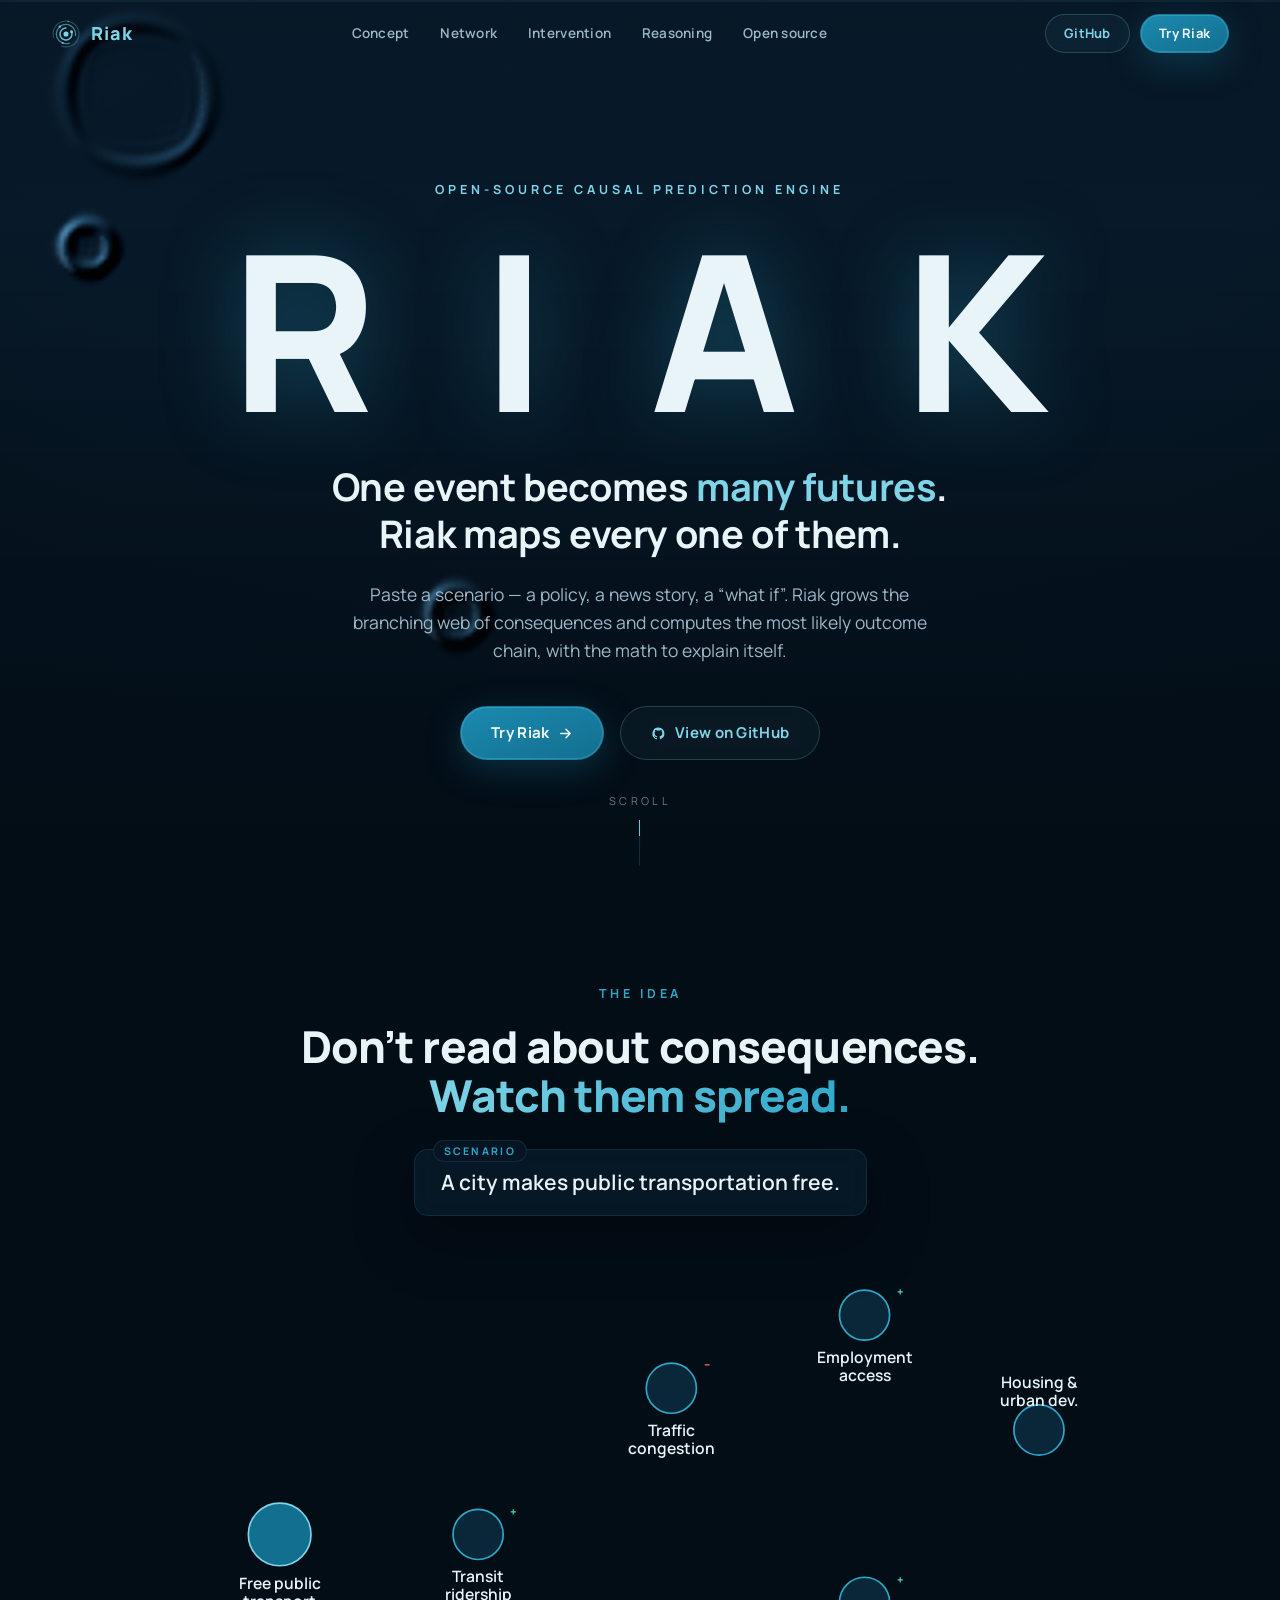
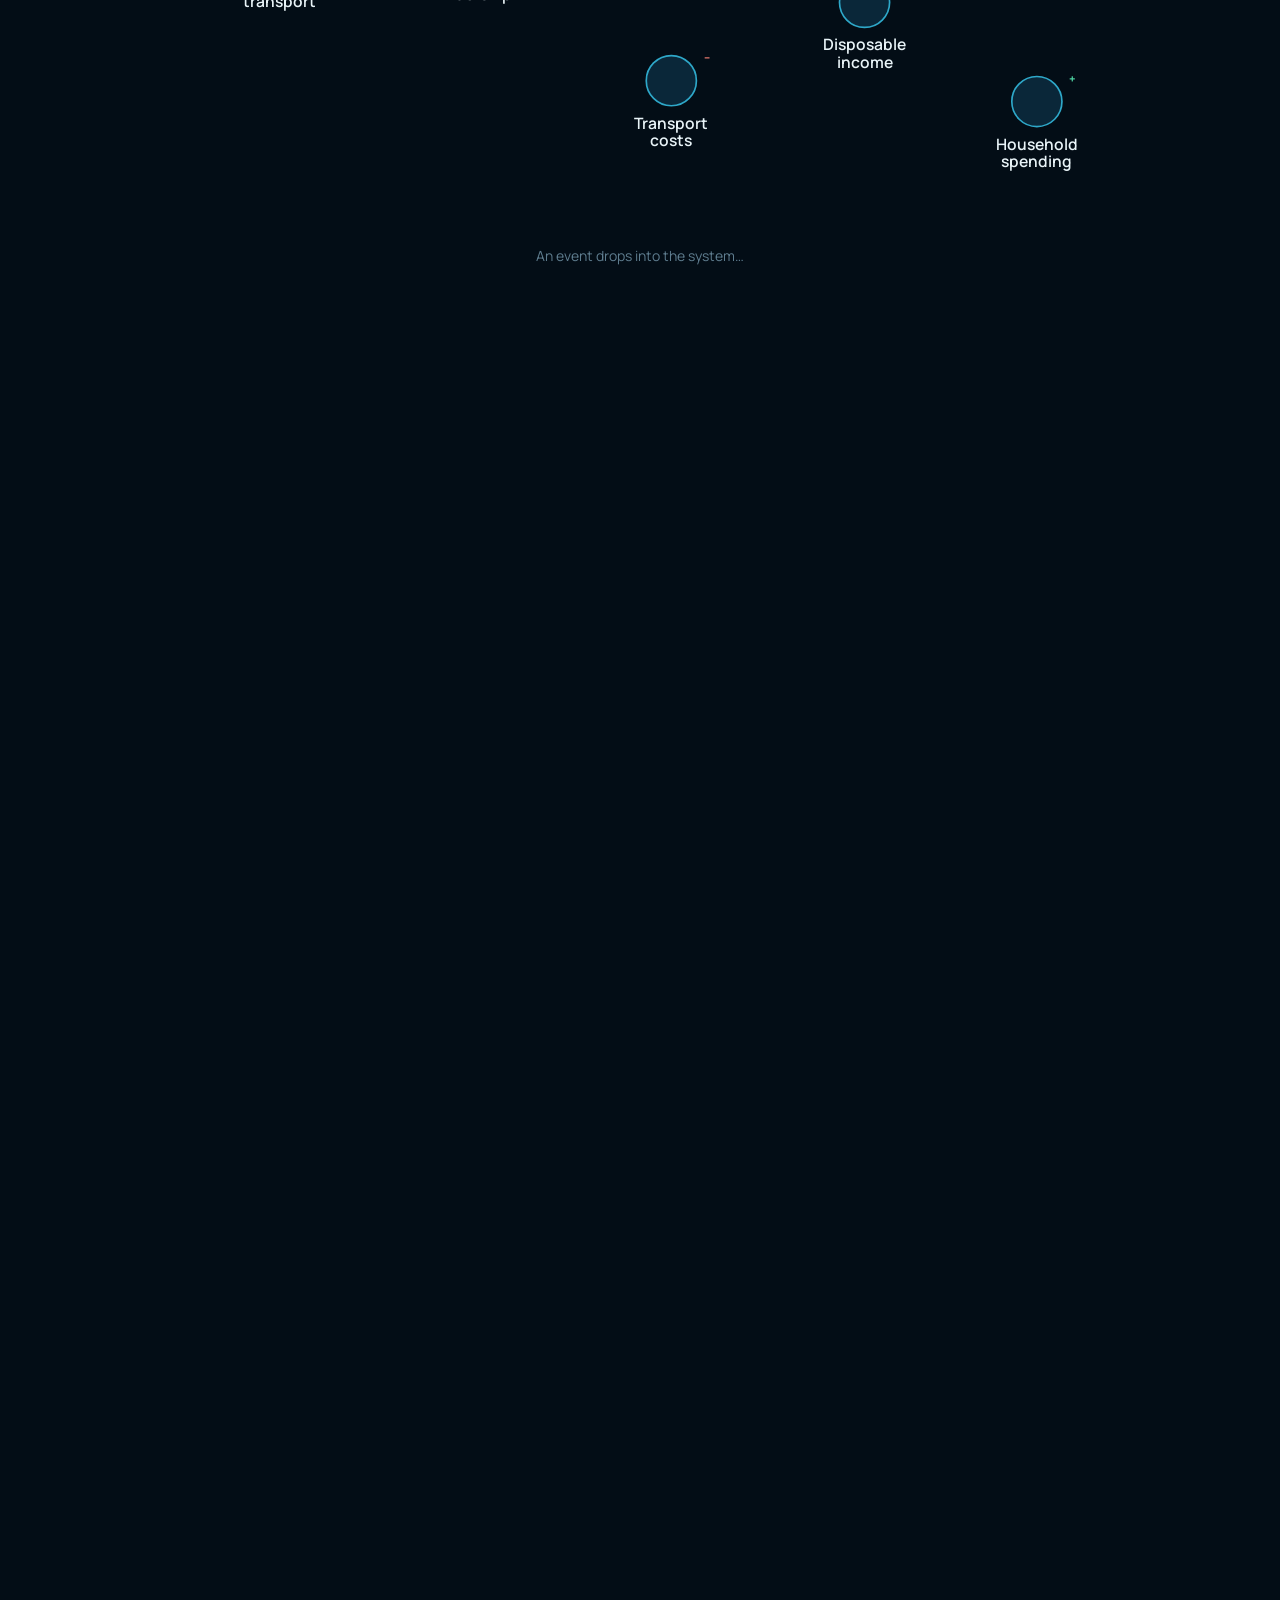
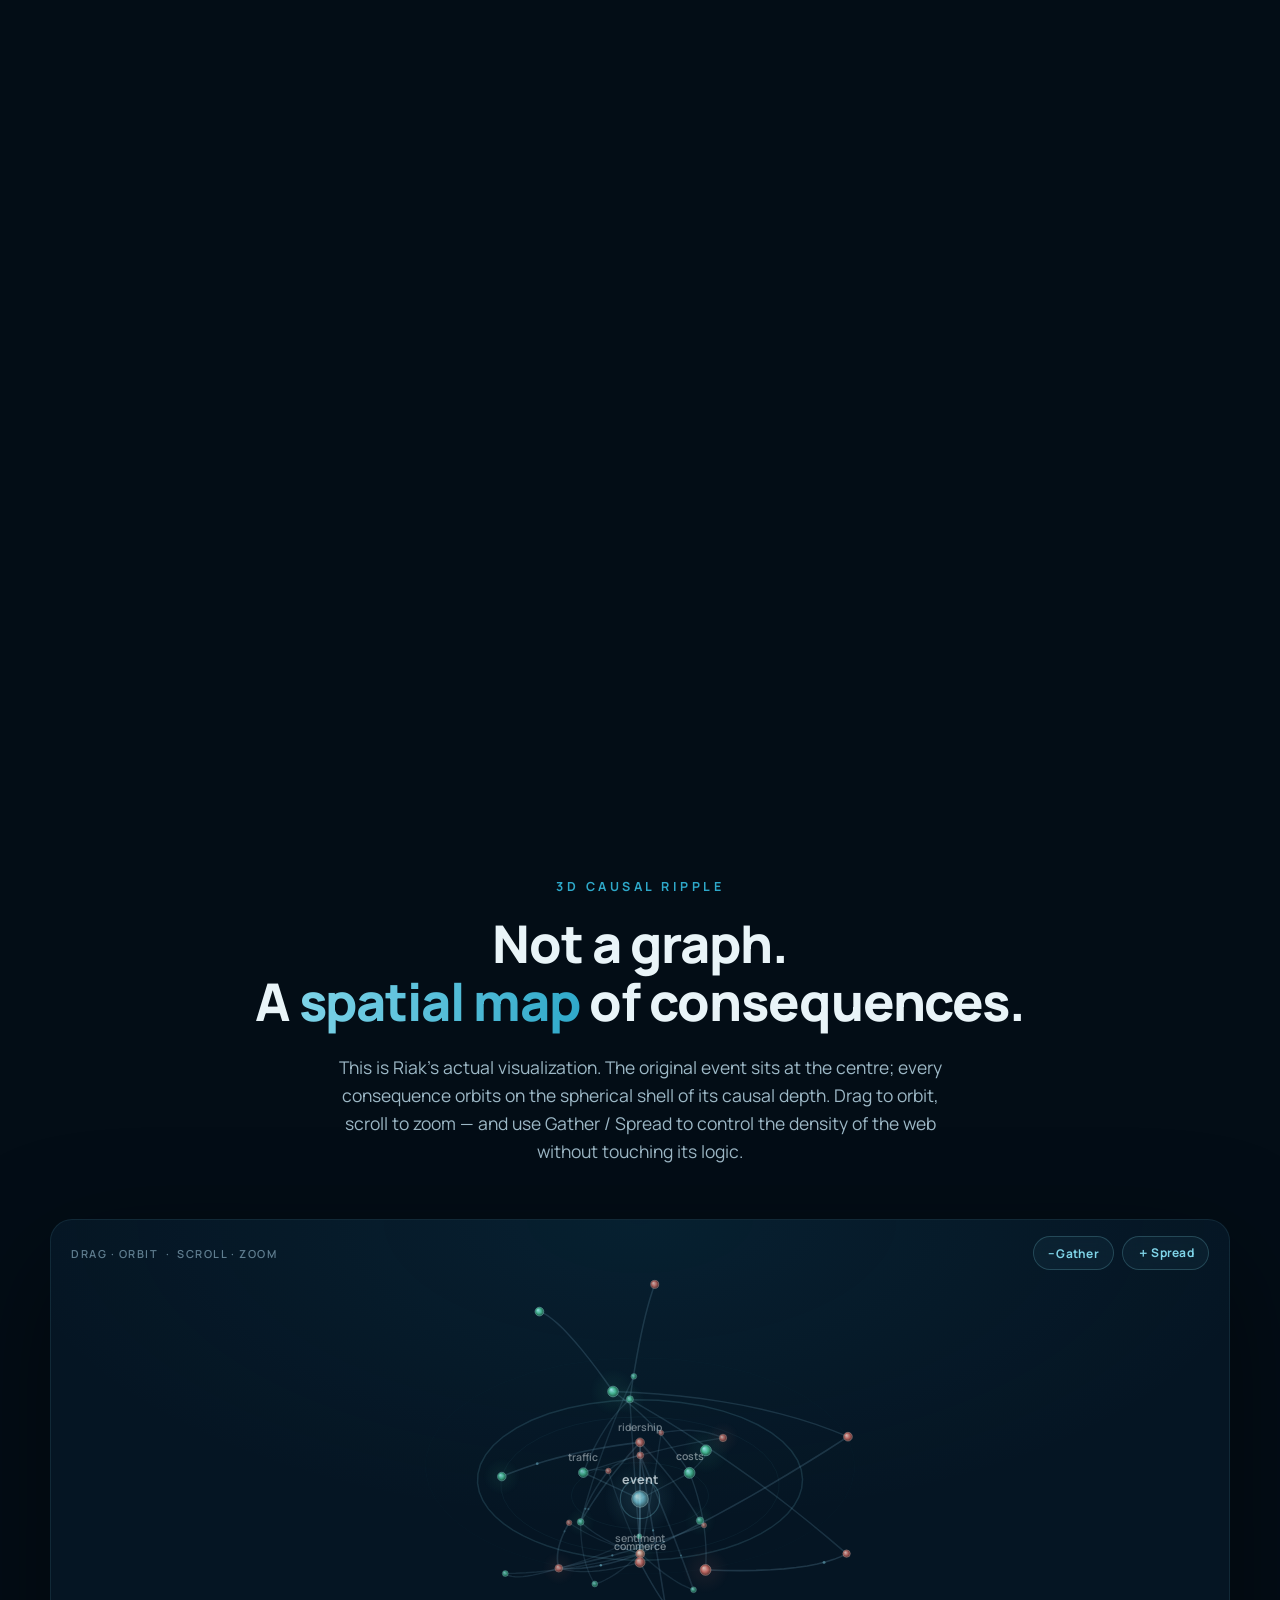
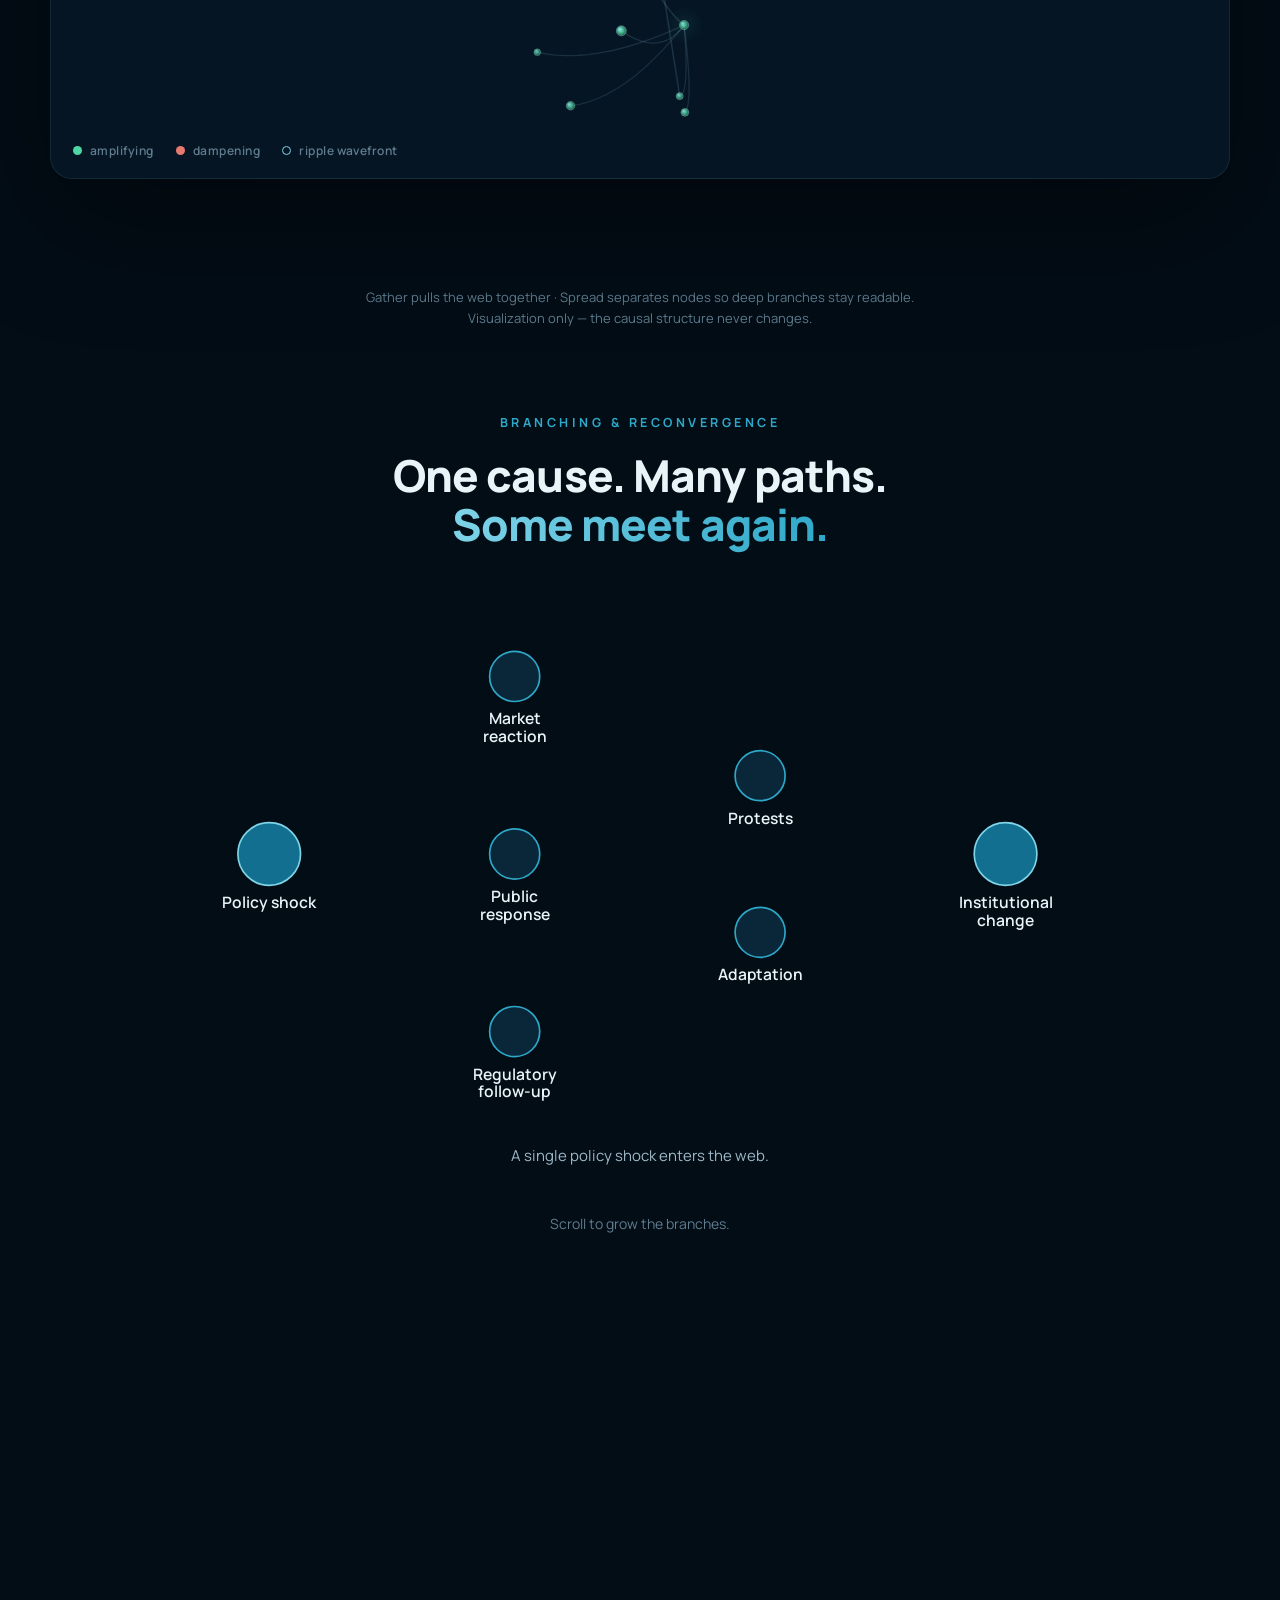
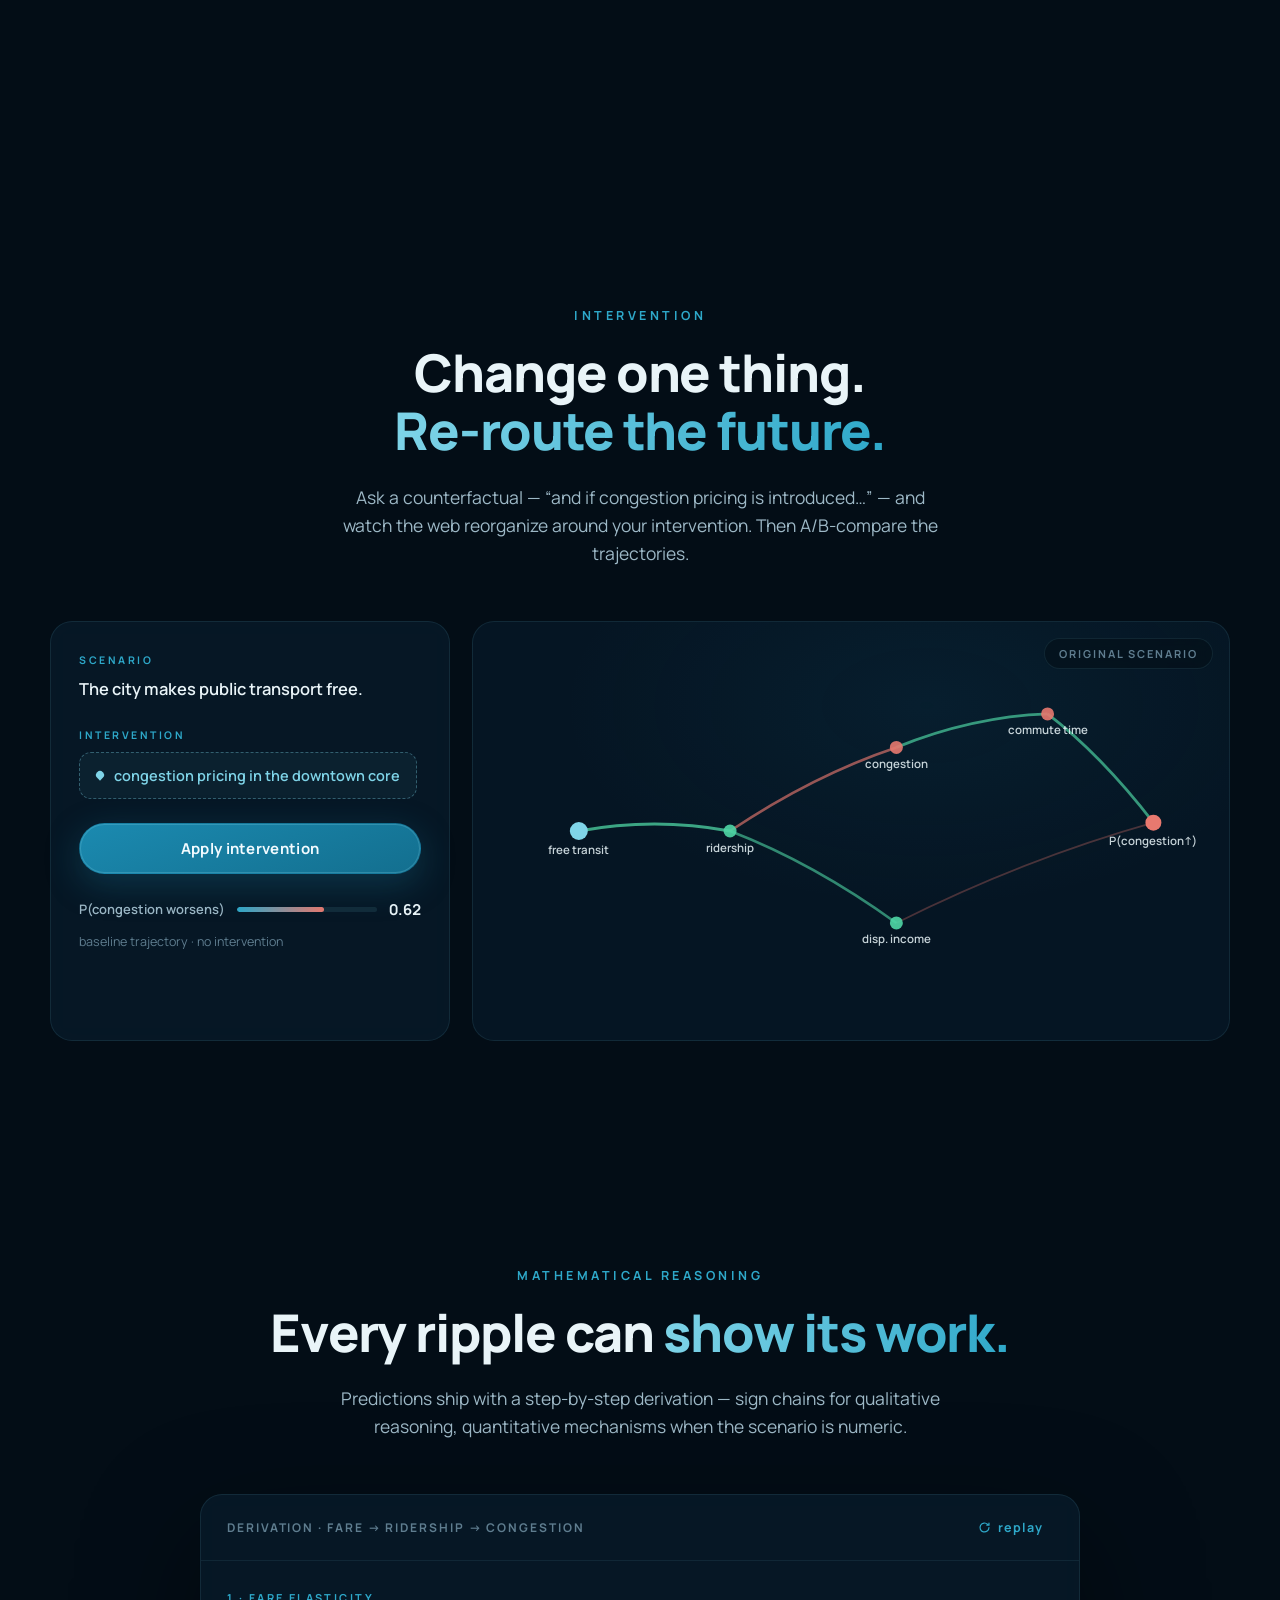
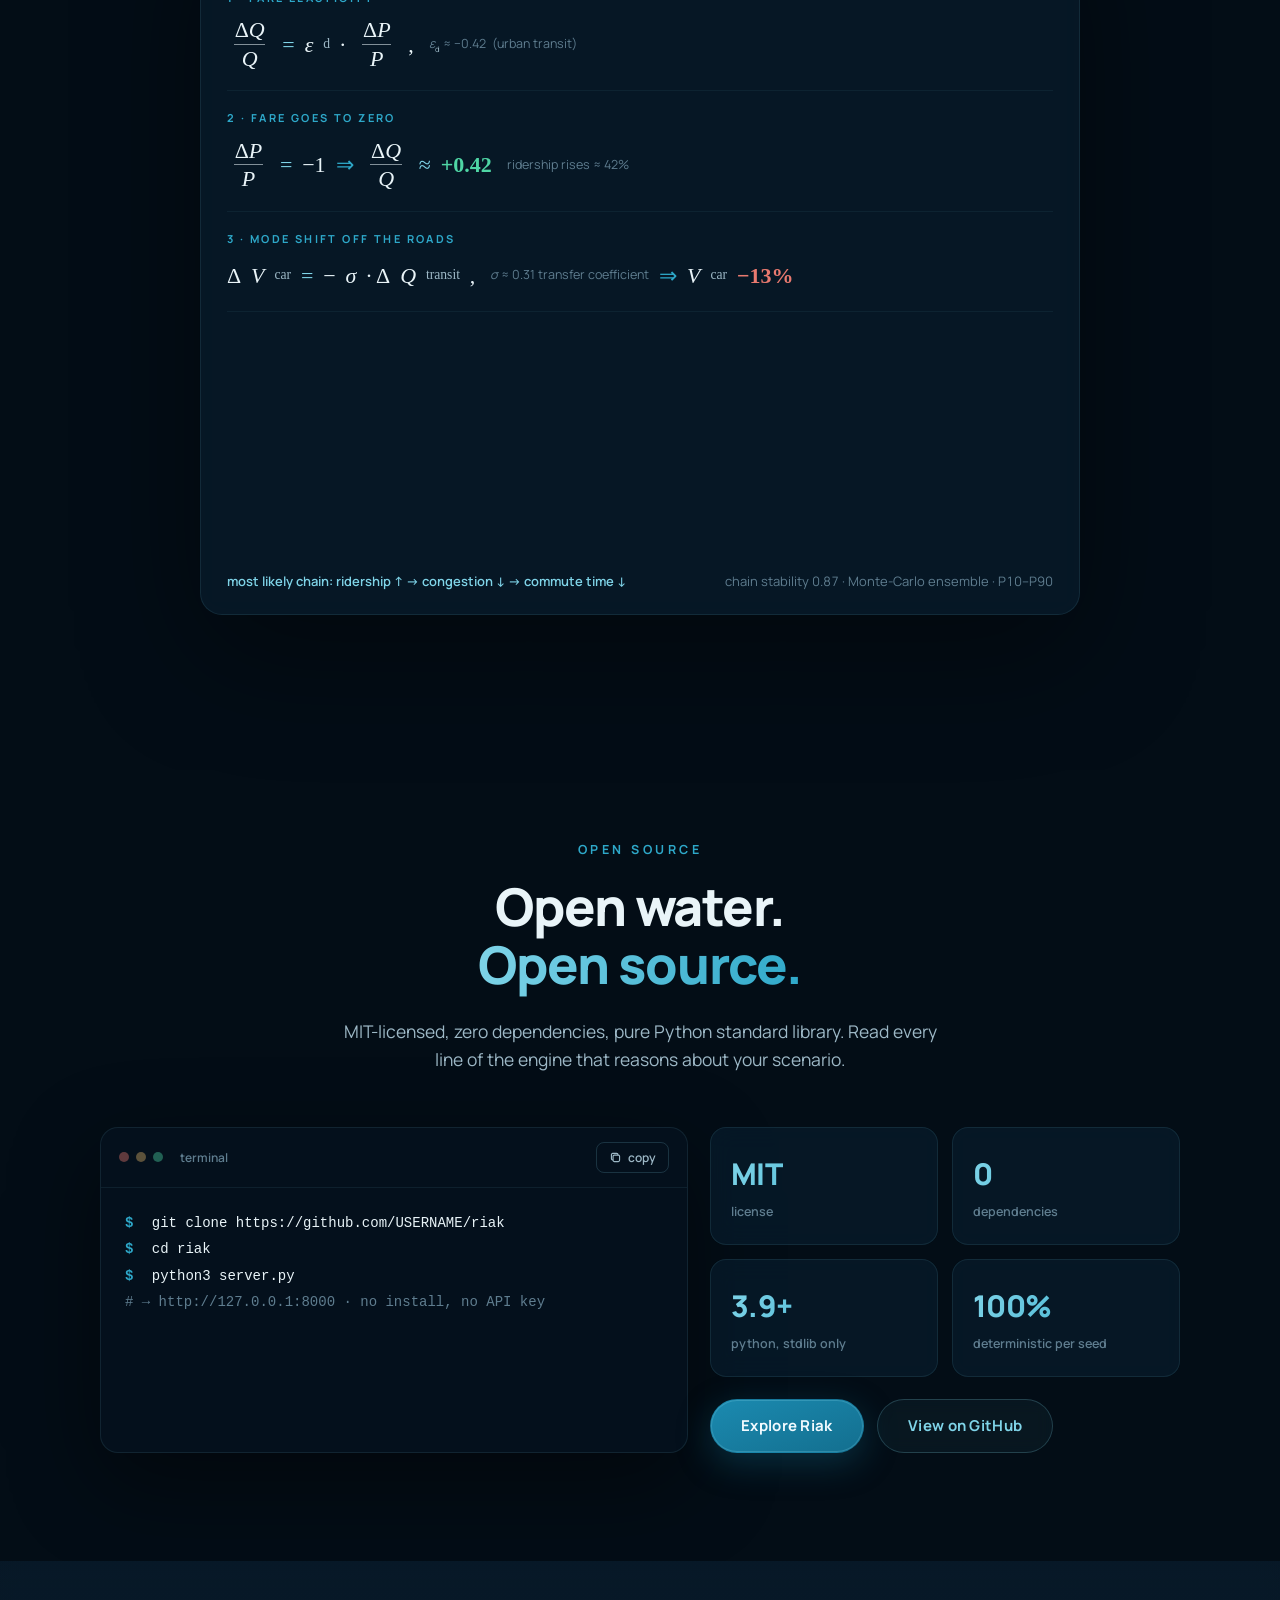
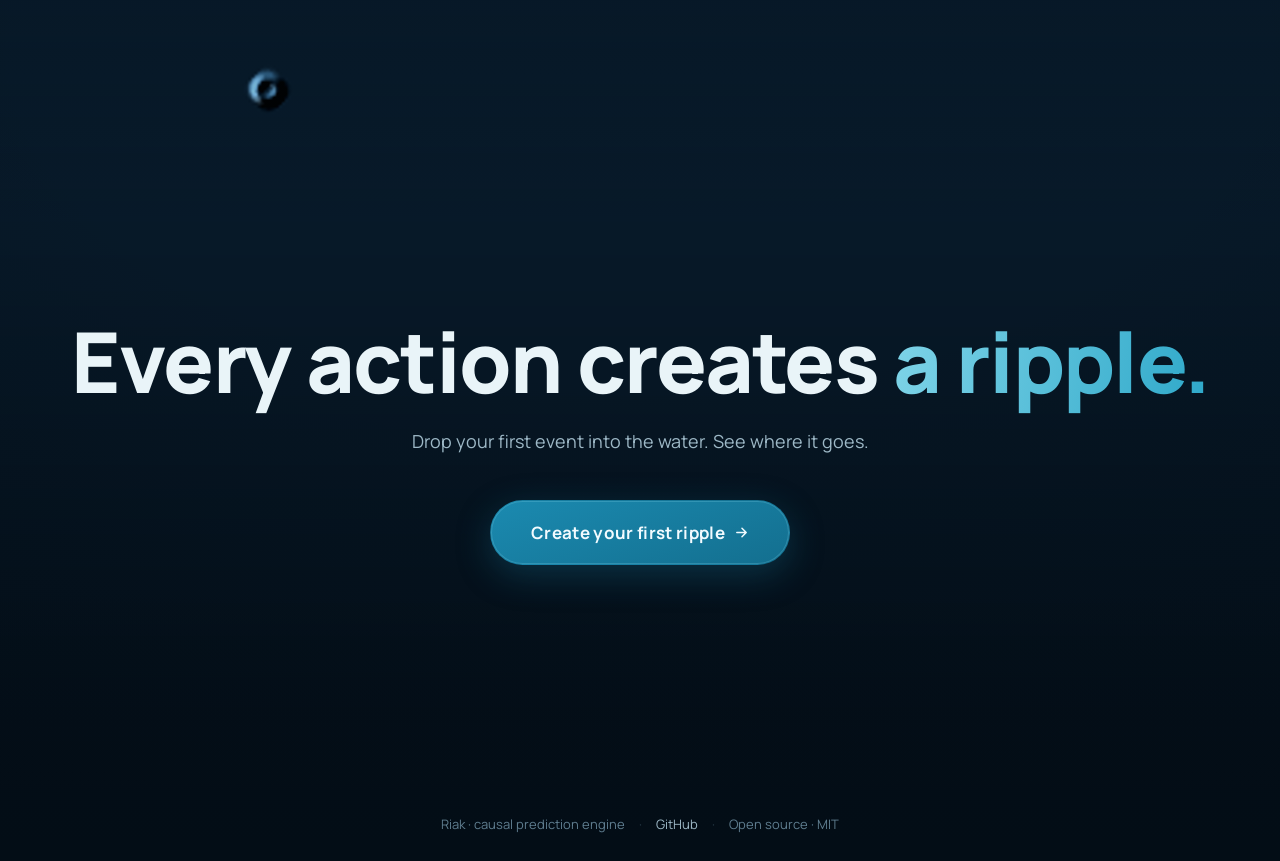
==== landing/index.html @ ed33a949 "Sync local changes" ====
<!DOCTYPE html>
<html lang="en">
<head>
<meta charset="UTF-8">
<meta name="viewport" content="width=device-width, initial-scale=1.0">
<title>Riak — Every action creates a ripple</title>
<meta name="description" content="Riak is an open-source causal prediction engine. Paste a scenario — Riak maps the branching web of consequences and computes the most likely outcome chain.">
<link rel="icon" type="image/svg+xml" href="logo.svg">
<link rel="preconnect" href="https://fonts.googleapis.com">
<link rel="preconnect" href="https://fonts.gstatic.com" crossorigin>
<link href="https://fonts.googleapis.com/css2?family=Manrope:wght@300;400;500;600;700;800&display=swap" rel="stylesheet">
<link rel="stylesheet" href="styles.css">
</head>
<body>

<!-- global cursor ripple layer -->
<canvas id="cursor-ripples" aria-hidden="true"></canvas>

<!-- scroll progress -->
<div class="scroll-progress" aria-hidden="true"><span id="scroll-progress-bar"></span></div>

<!-- ============================ NAV ============================ -->
<header class="nav" id="nav">
  <a class="nav-brand" href="#top" aria-label="Riak home">
    <svg viewBox="0 0 100 100" class="brand-mark" aria-hidden="true">
      <circle cx="50" cy="50" r="20" stroke="currentColor" stroke-width="5" opacity=".85" fill="none" stroke-linecap="round" stroke-dasharray="102 24" transform="rotate(-30 50 50)"/>
      <circle cx="50" cy="50" r="32" stroke="currentColor" stroke-width="4.4" opacity=".55" fill="none" stroke-linecap="round" stroke-dasharray="166 35" transform="rotate(70 50 50)"/>
      <circle cx="50" cy="50" r="43" stroke="currentColor" stroke-width="3.6" opacity=".3" fill="none" stroke-linecap="round" stroke-dasharray="228 43" transform="rotate(165 50 50)"/>
      <circle cx="50" cy="50" r="8.5" fill="currentColor"/>
      <circle cx="68.8" cy="43.2" r="4.6" fill="currentColor"/>
      <circle cx="29.4" cy="25.5" r="4" fill="currentColor" opacity=".85"/>
      <circle cx="39.1" cy="80.1" r="3.6" fill="currentColor" opacity=".7"/>
      <circle cx="57.5" cy="7.7" r="3" fill="currentColor" opacity=".5"/>
    </svg>
    <span>Riak</span>
  </a>
  <nav class="nav-links" aria-label="Sections">
    <a href="#concept">Concept</a>
    <a href="#network">Network</a>
    <a href="#intervention">Intervention</a>
    <a href="#math">Reasoning</a>
    <a href="#opensource">Open source</a>
  </nav>
  <div class="nav-cta">
    <a class="btn btn-ghost btn-sm" href="https://github.com/USERNAME/riak" target="_blank" rel="noopener">GitHub</a>
    <a class="btn btn-primary btn-sm magnetic" href="http://127.0.0.1:8000" target="_blank" rel="noopener">Try Riak</a>
  </div>
</header>

<main id="top">

<!-- ============================ 1 · HERO ============================ -->
<section class="hero" id="hero">
  <canvas id="hero-water" class="water-canvas" aria-hidden="true"></canvas>
  <div class="hero-vignette" aria-hidden="true"></div>

  <div class="hero-inner">
    <p class="eyebrow reveal" data-parallax="0.02">Open-source causal prediction engine</p>
    <h1 class="hero-word reveal" data-parallax="0.05" aria-label="Riak">R&thinsp;I&thinsp;A&thinsp;K</h1>
    <p class="hero-headline reveal" data-parallax="0.03">
      One event becomes <em>many futures</em>.<br>
      Riak maps every one of them.
    </p>
    <p class="hero-sub reveal" data-parallax="0.015">
      Paste a scenario — a policy, a news story, a “what if”. Riak grows the
      branching web of consequences and computes the most likely outcome chain,
      with the math to explain itself.
    </p>
    <div class="hero-cta reveal">
      <a class="btn btn-primary btn-lg magnetic" href="http://127.0.0.1:8000" target="_blank" rel="noopener">
        Try Riak
        <svg viewBox="0 0 16 16" class="icon" aria-hidden="true"><path d="M3 8h9M8.5 3.5 13 8l-4.5 4.5" fill="none" stroke="currentColor" stroke-width="1.6" stroke-linecap="round" stroke-linejoin="round"/></svg>
      </a>
      <a class="btn btn-ghost btn-lg magnetic" href="https://github.com/USERNAME/riak" target="_blank" rel="noopener">
        <svg viewBox="0 0 16 16" class="icon" aria-hidden="true"><path d="M8 1.5a6.5 6.5 0 0 0-2.05 12.67c.32.06.44-.14.44-.31v-1.1c-1.8.4-2.18-.87-2.18-.87-.3-.75-.72-.95-.72-.95-.59-.4.04-.4.04-.4.65.05 1 .67 1 .67.58 1 1.52.7 1.9.54.05-.42.22-.7.4-.87-1.44-.16-2.95-.72-2.95-3.2 0-.7.25-1.28.67-1.74-.07-.16-.29-.82.06-1.7 0 0 .53-.18 1.75.66a6.1 6.1 0 0 1 3.18 0c1.22-.84 1.75-.66 1.75-.66.35.88.13 1.54.06 1.7.42.46.67 1.04.67 1.74 0 2.49-1.51 3.04-2.95 3.2.23.2.43.58.43 1.18v1.75c0 .17.12.37.45.31A6.5 6.5 0 0 0 8 1.5Z" fill="currentColor"/></svg>
        View on GitHub
      </a>
    </div>
  </div>

  <div class="hero-scroll-hint" aria-hidden="true">
    <span>scroll</span>
    <div class="hint-line"><i></i></div>
  </div>
</section>

<!-- ==================== 2 · INTERACTIVE INTRODUCTION ==================== -->
<section class="scrolly" id="concept">
  <div class="scrolly-stage">
    <div class="stage-panel">
      <p class="section-eyebrow">The idea</p>
      <h2 class="section-title">Don’t read about consequences.<br><span class="accent">Watch them spread.</span></h2>

      <div class="scenario-card" id="scenario-card">
        <span class="scenario-tag">scenario</span>
        <p id="scenario-text">A city makes public transportation free.</p>
        <div class="scenario-caret" aria-hidden="true"></div>
      </div>

      <svg id="intro-graph" class="intro-graph" viewBox="0 0 900 560" role="img"
           aria-label="Causal chain: free public transport ripples through transport demand, traffic, employment, household spending and housing.">
        <!-- edges injected by JS -->
        <g id="intro-edges"></g>
        <g id="intro-nodes"></g>
      </svg>

      <p class="stage-caption" id="intro-caption">An event drops into the system…</p>
    </div>
  </div>
</section>

<!-- ==================== 3 · 3D CAUSAL RIPPLE ==================== -->
<section class="network-section" id="network">
  <div class="section-head">
    <p class="section-eyebrow reveal">3D causal ripple</p>
    <h2 class="section-title reveal">Not a graph.<br>A <span class="accent">spatial map</span> of consequences.</h2>
    <p class="section-lead reveal">
      This is Riak's actual visualization. The original event sits at the centre;
      every consequence orbits on the spherical shell of its causal depth.
      Drag to orbit, scroll to zoom — and use Gather / Spread to control the
      density of the web without touching its logic.
    </p>
  </div>
  <div class="network-frame reveal">
    <canvas id="network-canvas" aria-label="Interactive 3D causal ripple network: a root event at the centre with consequences on expanding depth shells."></canvas>
    <div class="demo-toolbar" aria-hidden="false">
      <span class="demo-hint">drag · orbit&nbsp;&nbsp;·&nbsp;&nbsp;scroll · zoom</span>
      <span class="demo-controls">
        <button id="demo-gather" class="btn btn-ghost btn-sm" type="button">− Gather</button>
        <button id="demo-spread" class="btn btn-ghost btn-sm" type="button">＋ Spread</button>
      </span>
    </div>
    <div class="network-legend" aria-hidden="true">
      <span><i class="dot dot-pos"></i>amplifying</span>
      <span><i class="dot dot-neg"></i>dampening</span>
      <span><i class="dot dot-pulse"></i>ripple wavefront</span>
    </div>
  </div>
  <p class="demo-note reveal">
    Gather pulls the web together · Spread separates nodes so deep branches stay
    readable. Visualization only — the causal structure never changes.
  </p>
</section>

<!-- ==================== 4 · BRANCHING & RECONVERGENCE ==================== -->
<section class="scrolly" id="branching">
  <div class="scrolly-stage">
    <div class="stage-panel">
      <p class="section-eyebrow">Branching &amp; reconvergence</p>
      <h2 class="section-title">One cause. Many paths.<br><span class="accent">Some meet again.</span></h2>

      <div class="branch-wrap">
        <svg id="branch-graph" class="branch-graph" viewBox="0 0 900 540" role="img"
             aria-label="A policy shock branches into market reaction, public response and regulatory follow-up; two paths reconverge into institutional change.">
          <g id="branch-edges"></g>
          <g id="branch-nodes"></g>
        </svg>
        <div class="branch-notes">
          <p class="branch-note" data-note="0">A single policy shock enters the web.</p>
          <p class="branch-note" data-note="1">Consequences fan out — markets, the public, regulators all respond in parallel.</p>
          <p class="branch-note" data-note="2">Paths split further: protest, adaptation, escalation.</p>
          <p class="branch-note" data-note="3">Then the branches reconverge — separate causes compound into one institutional change.</p>
        </div>
      </div>

      <p class="stage-caption" id="branch-caption">Scroll to grow the branches.</p>
    </div>
  </div>
</section>

<!-- ==================== 5 · INTERVENTION ==================== -->
<section class="intervention-section" id="intervention">
  <div class="section-head">
    <p class="section-eyebrow reveal">Intervention</p>
    <h2 class="section-title reveal">Change one thing.<br><span class="accent">Re-route the future.</span></h2>
    <p class="section-lead reveal">
      Ask a counterfactual — “and if congestion pricing is introduced…” — and
      watch the web reorganize around your intervention. Then A/B-compare the
      trajectories.
    </p>
  </div>

  <div class="lab reveal">
    <div class="lab-controls">
      <div class="lab-row">
        <span class="lab-label">scenario</span>
        <p class="lab-scenario">The city makes public transport free.</p>
      </div>
      <div class="lab-row">
        <span class="lab-label">intervention</span>
        <div class="intervention-chip" id="intervention-chip">
          <i class="chip-drop" aria-hidden="true"></i>
          congestion pricing in the downtown core
        </div>
      </div>
      <button class="btn btn-primary btn-lg magnetic" id="apply-intervention" type="button">
        <span class="btn-text-idle">Apply intervention</span>
        <span class="btn-text-active">Reset scenario</span>
      </button>
      <div class="lab-readout" id="lab-readout">
        <div class="readout-row">
          <span>P(congestion worsens)</span>
          <div class="readout-bar"><i id="readout-bar-fill"></i></div>
          <b id="readout-value">0.62</b>
        </div>
        <p class="readout-note" id="readout-note">baseline trajectory · no intervention</p>
      </div>
    </div>
    <div class="lab-canvas-wrap">
      <canvas id="intervention-canvas" aria-label="Causal network before and after an intervention is applied."></canvas>
      <span class="lab-state-tag" id="lab-state-tag">original scenario</span>
    </div>
  </div>
</section>

<!-- ==================== 6 · MATHEMATICAL REASONING ==================== -->
<section class="math-section" id="math">
  <div class="section-head">
    <p class="section-eyebrow reveal">Mathematical reasoning</p>
    <h2 class="section-title reveal">Every ripple can <span class="accent">show its work.</span></h2>
    <p class="section-lead reveal">
      Predictions ship with a step-by-step derivation — sign chains for
      qualitative reasoning, quantitative mechanisms when the scenario is numeric.
    </p>
  </div>

  <div class="derivation reveal" id="derivation">
    <div class="derivation-head">
      <span class="derivation-title">derivation · fare → ridership → congestion</span>
      <button class="replay-btn" id="replay-derivation" type="button" aria-label="Replay derivation">
        <svg viewBox="0 0 16 16" class="icon" aria-hidden="true"><path d="M13.5 8a5.5 5.5 0 1 1-1.6-3.9M13.5 2.5v2.6h-2.6" fill="none" stroke="currentColor" stroke-width="1.5" stroke-linecap="round" stroke-linejoin="round"/></svg>
        replay
      </button>
    </div>

    <ol class="derivation-steps">
      <li class="deriv-step">
        <span class="step-label">1 · fare elasticity</span>
        <div class="eq">
          <span class="frac"><span class="num">Δ<i>Q</i></span><span class="den"><i>Q</i></span></span>
          <span class="op">=</span> <i>ε</i><sub>d</sub> ·
          <span class="frac"><span class="num">Δ<i>P</i></span><span class="den"><i>P</i></span></span>,
          <span class="eq-note"><i>ε</i><sub>d</sub> ≈ −0.42&nbsp; (urban transit)</span>
        </div>
      </li>
      <li class="deriv-step">
        <span class="step-label">2 · fare goes to zero</span>
        <div class="eq">
          <span class="frac"><span class="num">Δ<i>P</i></span><span class="den"><i>P</i></span></span>
          <span class="op">=</span> −1
          <span class="op arrow">⇒</span>
          <span class="frac"><span class="num">Δ<i>Q</i></span><span class="den"><i>Q</i></span></span>
          <span class="op">≈</span> <b class="pos">+0.42</b>
          <span class="eq-note">ridership rises ≈ 42%</span>
        </div>
      </li>
      <li class="deriv-step">
        <span class="step-label">3 · mode shift off the roads</span>
        <div class="eq">
          Δ<i>V</i><sub>car</sub> <span class="op">=</span> −<i>σ</i> · Δ<i>Q</i><sub>transit</sub>,
          <span class="eq-note"><i>σ</i> ≈ 0.31 transfer coefficient</span>
          <span class="op arrow">⇒</span> <i>V</i><sub>car</sub> <b class="neg">−13%</b>
        </div>
      </li>
      <li class="deriv-step">
        <span class="step-label">4 · congestion response</span>
        <div class="eq">
          <i>C</i> <span class="op">=</span>
          <span class="frac"><span class="num"><i>V</i></span><span class="den"><i>κ</i> · <i>R</i><sub>cap</sub></span></span>
          <span class="op arrow">⇒</span>
          <i>C</i>′ <span class="op">≈</span> <i>C</i> · (1 − 0.13)<sup>1.6</sup>
          <span class="op">≈</span> <b class="neg">0.80&nbsp;<i>C</i></b>
        </div>
      </li>
      <li class="deriv-step">
        <span class="step-label">5 · propagation into the web</span>
        <div class="eq">
          <i>s</i>(<i>n</i>) <span class="op">=</span>
          <span class="op big">∏</span><sub><i>e</i> ∈ path</sub> <i>w</i><sub><i>e</i></sub>
          <span class="op">·</span> <i>s</i>(root)
          <span class="eq-note">max-times chain · P10–P90 via Monte-Carlo</span>
        </div>
      </li>
    </ol>

    <div class="derivation-foot">
      <span class="foot-result">most likely chain: ridership ↑ → congestion ↓ → commute time ↓</span>
      <span class="foot-conf">chain stability 0.87 · Monte-Carlo ensemble · P10–P90</span>
    </div>
  </div>
</section>

<!-- ==================== 7 · OPEN SOURCE ==================== -->
<section class="oss-section" id="opensource">
  <div class="section-head">
    <p class="section-eyebrow reveal">Open source</p>
    <h2 class="section-title reveal">Open water.<br><span class="accent">Open source.</span></h2>
    <p class="section-lead reveal">
      MIT-licensed, zero dependencies, pure Python standard library.
      Read every line of the engine that reasons about your scenario.
    </p>
  </div>

  <div class="oss-grid">
    <div class="code-card reveal">
      <div class="code-head">
        <span class="code-dot"></span><span class="code-dot"></span><span class="code-dot"></span>
        <span class="code-title">terminal</span>
        <button class="copy-btn" data-copy="git clone https://github.com/USERNAME/riak && cd riak && python3 server.py" type="button" aria-label="Copy install command">
          <svg viewBox="0 0 16 16" class="icon" aria-hidden="true"><rect x="5" y="5" width="8" height="8" rx="1.5" fill="none" stroke="currentColor" stroke-width="1.4"/><path d="M11 5V4.5A1.5 1.5 0 0 0 9.5 3H4.5A1.5 1.5 0 0 0 3 4.5v5A1.5 1.5 0 0 0 4.5 11H5" fill="none" stroke="currentColor" stroke-width="1.4"/></svg>
          <span class="copy-label">copy</span>
        </button>
      </div>
      <pre class="code-body"><code><span class="c-prompt">$</span> git clone https://github.com/USERNAME/riak
<span class="c-prompt">$</span> cd riak
<span class="c-prompt">$</span> python3 server.py
<span class="c-comment"># → http://127.0.0.1:8000 · no install, no API key</span></code></pre>
    </div>

    <div class="oss-facts reveal">
      <div class="fact"><b>MIT</b><span>license</span></div>
      <div class="fact"><b>0</b><span>dependencies</span></div>
      <div class="fact"><b>3.9+</b><span>python, stdlib only</span></div>
      <div class="fact"><b>100%</b><span>deterministic per seed</span></div>
      <div class="oss-cta">
        <a class="btn btn-primary btn-lg magnetic" href="http://127.0.0.1:8000" target="_blank" rel="noopener">Explore Riak</a>
        <a class="btn btn-ghost btn-lg magnetic" href="https://github.com/USERNAME/riak" target="_blank" rel="noopener">View on GitHub</a>
      </div>
    </div>
  </div>
</section>

<!-- ==================== 8 · FINAL CTA ==================== -->
<section class="final" id="cta">
  <canvas id="final-water" class="water-canvas" aria-hidden="true"></canvas>
  <div class="hero-vignette" aria-hidden="true"></div>
  <div class="final-inner">
    <h2 class="final-line reveal">Every action creates <span class="accent">a ripple.</span></h2>
    <p class="final-sub reveal">Drop your first event into the water. See where it goes.</p>
    <a class="btn btn-primary btn-xl magnetic reveal" href="http://127.0.0.1:8000" target="_blank" rel="noopener">
      Create your first ripple
      <svg viewBox="0 0 16 16" class="icon" aria-hidden="true"><path d="M3 8h9M8.5 3.5 13 8l-4.5 4.5" fill="none" stroke="currentColor" stroke-width="1.6" stroke-linecap="round" stroke-linejoin="round"/></svg>
    </a>
  </div>
  <footer class="footer">
    <span>Riak · causal prediction engine</span>
    <span class="footer-sep" aria-hidden="true">·</span>
    <a href="https://github.com/USERNAME/riak" target="_blank" rel="noopener">GitHub</a>
    <span class="footer-sep" aria-hidden="true">·</span>
    <span>Open source · MIT</span>
  </footer>
</section>

</main>

<script src="main.js"></script>
</body>
</html>
---- landing/styles.css ----
/* ============================================================
   Riak landing — dark ocean / causal ripple identity
   ============================================================ */

:root {
  --bg-0: #030d16;
  --bg-1: #051523;
  --bg-2: #082032;
  --panel: rgba(10, 34, 51, 0.55);
  --panel-border: rgba(127, 212, 232, 0.10);
  --ink: #e9f4f8;
  --ink-dim: #9db8c6;
  --ink-faint: #5f7d8f;
  --teal: #2ea8c9;
  --teal-deep: #136f8f;
  --cyan: #7fd4e8;
  --pos: #4fd6a5;
  --neg: #e8796f;
  --font: "Manrope", -apple-system, BlinkMacSystemFont, "Segoe UI", sans-serif;
  --math-font: "Cambria Math", "STIX Two Math", Georgia, serif;
  --ease-out: cubic-bezier(0.16, 1, 0.3, 1);
  --nav-h: 68px;
}

* { margin: 0; padding: 0; box-sizing: border-box; }

html {
  scroll-behavior: smooth;
}

body {
  background: var(--bg-0);
  color: var(--ink);
  font-family: var(--font);
  font-size: 16px;
  line-height: 1.6;
  -webkit-font-smoothing: antialiased;
  overflow-x: hidden;
}

::selection { background: rgba(46, 168, 201, 0.35); }

a { color: inherit; text-decoration: none; }

section { scroll-margin-top: var(--nav-h); }

/* ---------- global cursor ripple layer ---------- */
#cursor-ripples {
  position: fixed;
  inset: 0;
  width: 100%;
  height: 100%;
  pointer-events: none;
  z-index: 60;
}

/* ---------- scroll progress ---------- */
.scroll-progress {
  position: fixed;
  top: 0; left: 0; right: 0;
  height: 2px;
  z-index: 90;
  background: rgba(127, 212, 232, 0.06);
}
.scroll-progress span {
  display: block;
  height: 100%;
  width: 0%;
  background: linear-gradient(90deg, var(--teal-deep), var(--cyan));
  transition: width 0.08s linear;
}

/* ---------- nav ---------- */
.nav {
  position: fixed;
  top: 0; left: 0; right: 0;
  z-index: 80;
  height: var(--nav-h);
  display: flex;
  align-items: center;
  justify-content: space-between;
  gap: 24px;
  padding: 0 clamp(20px, 4vw, 56px);
  transition: background 0.4s var(--ease-out), border-color 0.4s, backdrop-filter 0.4s;
  border-bottom: 1px solid transparent;
}
.nav.is-scrolled {
  background: rgba(4, 15, 24, 0.72);
  -webkit-backdrop-filter: blur(18px);
  backdrop-filter: blur(18px);
  border-bottom-color: rgba(127, 212, 232, 0.08);
}
.nav-brand {
  display: flex;
  align-items: center;
  gap: 10px;
  font-weight: 800;
  font-size: 18px;
  letter-spacing: 0.06em;
  color: var(--cyan);
}
.brand-mark { width: 30px; height: 30px; }
.nav-links {
  display: flex;
  gap: clamp(14px, 2.4vw, 34px);
  font-size: 13.5px;
  font-weight: 600;
  letter-spacing: 0.02em;
  color: var(--ink-dim);
}
.nav-links a { position: relative; padding: 6px 0; transition: color 0.25s; }
.nav-links a::after {
  content: "";
  position: absolute;
  left: 50%; bottom: 0;
  width: 0; height: 1px;
  background: var(--cyan);
  transition: width 0.3s var(--ease-out), left 0.3s var(--ease-out);
}
.nav-links a:hover { color: var(--ink); }
.nav-links a:hover::after { width: 100%; left: 0; }
.nav-cta { display: flex; gap: 10px; align-items: center; }

/* ---------- buttons ---------- */
.btn {
  display: inline-flex;
  align-items: center;
  gap: 9px;
  font-family: var(--font);
  font-weight: 700;
  letter-spacing: 0.02em;
  border-radius: 999px;
  cursor: pointer;
  border: 1px solid transparent;
  transition: transform 0.25s var(--ease-out), box-shadow 0.3s, background 0.3s,
              border-color 0.3s, color 0.3s;
  will-change: transform;
  white-space: nowrap;
}
.btn .icon { width: 15px; height: 15px; flex: none; }
.btn-sm { font-size: 13px; padding: 8px 18px; }
.btn-lg { font-size: 15px; padding: 14px 30px; }
.btn-xl { font-size: 17px; padding: 18px 40px; }
.btn-primary {
  background: linear-gradient(160deg, #1b8ab0, var(--teal-deep));
  color: #f2fbff;
  box-shadow: 0 0 0 1px rgba(127, 212, 232, 0.25) inset,
              0 10px 34px rgba(19, 111, 143, 0.35);
}
.btn-primary:hover {
  box-shadow: 0 0 0 1px rgba(127, 212, 232, 0.45) inset,
              0 14px 44px rgba(46, 168, 201, 0.45);
  transform: translateY(-2px);
}
.btn-ghost {
  background: rgba(127, 212, 232, 0.05);
  border-color: rgba(127, 212, 232, 0.22);
  color: var(--cyan);
  -webkit-backdrop-filter: blur(8px);
  backdrop-filter: blur(8px);
}
.btn-ghost:hover {
  background: rgba(127, 212, 232, 0.12);
  border-color: rgba(127, 212, 232, 0.45);
  transform: translateY(-2px);
}

/* ---------- reveal on scroll ---------- */
.reveal {
  opacity: 0;
  transform: translateY(34px);
  transition: opacity 0.9s var(--ease-out), transform 0.9s var(--ease-out);
  transition-delay: var(--reveal-delay, 0s);
}
.reveal.is-visible { opacity: 1; transform: none; }

/* ---------- shared section typography ---------- */
.section-eyebrow {
  font-size: 12.5px;
  font-weight: 700;
  letter-spacing: 0.28em;
  text-transform: uppercase;
  color: var(--teal);
  margin-bottom: 18px;
}
.section-title {
  font-size: clamp(30px, 4.6vw, 52px);
  font-weight: 800;
  line-height: 1.12;
  letter-spacing: -0.02em;
  margin-bottom: 22px;
}
.accent {
  background: linear-gradient(100deg, var(--cyan), var(--teal));
  -webkit-background-clip: text;
  background-clip: text;
  color: transparent;
}
.section-lead {
  max-width: 620px;
  margin: 0 auto;
  color: var(--ink-dim);
  font-size: clamp(15px, 1.6vw, 17.5px);
}
.section-head {
  text-align: center;
  padding: clamp(90px, 13vh, 150px) 24px 54px;
  max-width: 900px;
  margin: 0 auto;
}

/* ============================================================
   1 · HERO
   ============================================================ */
.hero {
  position: relative;
  min-height: 100svh;
  display: flex;
  align-items: center;
  justify-content: center;
  overflow: hidden;
}
.water-canvas {
  position: absolute;
  inset: 0;
  width: 100%;
  height: 100%;
  display: block;
}
.hero-vignette {
  position: absolute;
  inset: 0;
  pointer-events: none;
  background:
    radial-gradient(120% 90% at 50% 10%, transparent 40%, rgba(3, 13, 22, 0.55) 100%),
    linear-gradient(to bottom, rgba(3, 13, 22, 0.35), transparent 30%, transparent 70%, var(--bg-0) 100%);
}
.hero-inner {
  position: relative;
  z-index: 2;
  text-align: center;
  padding: 120px 24px 80px;
  max-width: 980px;
}
.eyebrow {
  font-size: 12.5px;
  font-weight: 700;
  letter-spacing: 0.32em;
  text-transform: uppercase;
  color: var(--cyan);
  opacity: 0.85;
  margin-bottom: 26px;
}
.hero-word {
  font-size: clamp(84px, 17vw, 220px);
  font-weight: 800;
  line-height: 0.95;
  letter-spacing: 0.14em;
  margin-left: 0.14em; /* optical centering for tracking */
  color: var(--ink);
  text-shadow: 0 0 80px rgba(46, 168, 201, 0.35);
  margin-bottom: 30px;
}
.hero-headline {
  font-size: clamp(22px, 3.4vw, 38px);
  font-weight: 700;
  line-height: 1.25;
  letter-spacing: -0.01em;
  margin-bottom: 22px;
}
.hero-headline em {
  font-style: normal;
  color: var(--cyan);
}
.hero-sub {
  max-width: 600px;
  margin: 0 auto 42px;
  color: var(--ink-dim);
  font-size: clamp(15px, 1.7vw, 17.5px);
}
.hero-cta {
  display: flex;
  gap: 16px;
  justify-content: center;
  flex-wrap: wrap;
}
.hero-scroll-hint {
  position: absolute;
  bottom: 34px;
  left: 50%;
  transform: translateX(-50%);
  z-index: 2;
  display: flex;
  flex-direction: column;
  align-items: center;
  gap: 10px;
  color: var(--ink-faint);
  font-size: 11px;
  letter-spacing: 0.3em;
  text-transform: uppercase;
}
.hint-line {
  width: 1px;
  height: 46px;
  background: rgba(127, 212, 232, 0.18);
  overflow: hidden;
}
.hint-line i {
  display: block;
  width: 100%;
  height: 16px;
  background: var(--cyan);
  animation: hintDrop 1.8s var(--ease-out) infinite;
}
@keyframes hintDrop {
  0% { transform: translateY(-18px); opacity: 0; }
  30% { opacity: 1; }
  100% { transform: translateY(48px); opacity: 0; }
}

/* ============================================================
   Scrolly sections (concept + branching)
   ============================================================ */
.scrolly { position: relative; height: 340vh; }
.scrolly-stage {
  position: sticky;
  top: 0;
  min-height: 100svh;
  display: flex;
  align-items: center;
  justify-content: center;
  padding: calc(var(--nav-h) + 16px) clamp(16px, 4vw, 56px) 24px;
}
.stage-panel {
  width: min(1060px, 100%);
  text-align: center;
}
.stage-panel .section-title { font-size: clamp(26px, 3.6vw, 44px); }
.stage-caption {
  margin-top: 18px;
  color: var(--ink-faint);
  font-size: 14px;
  min-height: 1.6em;
  transition: opacity 0.4s;
}

/* scenario card */
.scenario-card {
  position: relative;
  display: inline-block;
  margin: 6px auto 26px;
  padding: 16px 26px;
  border-radius: 14px;
  background: var(--panel);
  border: 1px solid var(--panel-border);
  -webkit-backdrop-filter: blur(14px);
  backdrop-filter: blur(14px);
  box-shadow: 0 20px 60px rgba(0, 0, 0, 0.35);
  font-size: clamp(16px, 2vw, 21px);
  font-weight: 600;
  transition: box-shadow 0.5s;
}
.scenario-card.is-lit {
  box-shadow: 0 0 0 1px rgba(127, 212, 232, 0.35),
              0 20px 70px rgba(19, 111, 143, 0.35);
}
.scenario-tag {
  position: absolute;
  top: -10px; left: 18px;
  font-size: 10.5px;
  font-weight: 700;
  letter-spacing: 0.22em;
  text-transform: uppercase;
  color: var(--teal);
  background: var(--bg-1);
  padding: 2px 10px;
  border-radius: 999px;
  border: 1px solid var(--panel-border);
}
#scenario-text .w {
  display: inline-block;
  opacity: 0.12;
  transition: opacity 0.4s;
}
#scenario-text .w.is-on { opacity: 1; }

/* intro + branch SVG graphs */
.intro-graph, .branch-graph {
  width: 100%;
  max-width: 940px;
  height: auto;
  display: block;
  margin: 0 auto;
  overflow: visible;
}
.g-edge {
  fill: none;
  stroke: rgba(127, 212, 232, 0.4);
  stroke-width: 1.6;
}
.g-edge.neg { stroke: rgba(232, 121, 111, 0.45); }
.g-edge.pos { stroke: rgba(79, 214, 165, 0.45); }
.g-node circle.core {
  fill: #0a2739;
  stroke: var(--teal);
  stroke-width: 1.6;
}
.g-node.is-root circle.core {
  fill: var(--teal-deep);
  stroke: var(--cyan);
}
.g-node text {
  fill: var(--ink);
  font-family: var(--font);
  font-size: 15px;
  font-weight: 600;
  text-anchor: middle;
}
.g-node .chip {
  font-size: 11px;
  font-weight: 800;
}
.g-node .chip.pos { fill: var(--pos); }
.g-node .chip.neg { fill: var(--neg); }
.g-node .halo {
  fill: none;
  stroke: rgba(127, 212, 232, 0.5);
  stroke-width: 1;
}

/* branching notes */
.branch-wrap {
  display: grid;
  grid-template-columns: 1fr;
  gap: 8px;
}
.branch-notes { position: relative; min-height: 3.2em; }
.branch-note {
  position: absolute;
  inset: 0;
  color: var(--ink-dim);
  font-size: 15px;
  opacity: 0;
  transform: translateY(10px);
  transition: opacity 0.5s var(--ease-out), transform 0.5s var(--ease-out);
}
.branch-note.is-on { opacity: 1; transform: none; }

/* ============================================================
   3 · CAUSAL NETWORK
   ============================================================ */
.network-section { position: relative; }
.network-frame {
  position: relative;
  width: min(1180px, calc(100% - 32px));
  margin: 0 auto clamp(90px, 12vh, 150px);
  border-radius: 22px;
  overflow: hidden;
  border: 1px solid var(--panel-border);
  background:
    radial-gradient(90% 90% at 50% 0%, rgba(19, 111, 143, 0.12), transparent 60%),
    var(--bg-1);
  box-shadow: 0 40px 120px rgba(0, 0, 0, 0.45);
}
#network-canvas {
  display: block;
  width: 100%;
  height: clamp(420px, 62vh, 640px);
}
.network-legend {
  position: absolute;
  left: 22px;
  bottom: 18px;
  display: flex;
  gap: 22px;
  font-size: 12px;
  font-weight: 600;
  letter-spacing: 0.04em;
  color: var(--ink-faint);
}
#network-canvas { cursor: grab; touch-action: none; }
#network-canvas:active { cursor: grabbing; }
.demo-toolbar {
  position: absolute;
  top: 16px;
  left: 20px;
  right: 20px;
  display: flex;
  align-items: center;
  justify-content: space-between;
  gap: 12px;
  pointer-events: none;
}
.demo-hint {
  font-size: 11px;
  font-weight: 600;
  letter-spacing: 0.14em;
  text-transform: uppercase;
  color: var(--ink-faint);
}
.demo-controls { display: flex; gap: 8px; pointer-events: auto; }
.demo-controls .btn { padding: 7px 14px; font-size: 12px; }
.demo-note {
  text-align: center;
  color: var(--ink-faint);
  font-size: 13px;
  margin: 16px auto 0;
  max-width: 560px;
}
.network-legend span { display: inline-flex; align-items: center; gap: 8px; }
.dot { width: 9px; height: 9px; border-radius: 50%; display: inline-block; }
.dot-pos { background: var(--pos); }
.dot-neg { background: var(--neg); }
.dot-pulse {
  background: transparent;
  border: 1.6px solid var(--cyan);
  animation: legendPulse 1.8s ease-out infinite;
}
@keyframes legendPulse {
  0% { box-shadow: 0 0 0 0 rgba(127, 212, 232, 0.6); }
  100% { box-shadow: 0 0 0 9px rgba(127, 212, 232, 0); }
}

/* ============================================================
   5 · INTERVENTION LAB
   ============================================================ */
.intervention-section { position: relative; }
.lab {
  display: grid;
  grid-template-columns: minmax(300px, 400px) 1fr;
  gap: 22px;
  width: min(1180px, calc(100% - 32px));
  margin: 0 auto clamp(90px, 12vh, 150px);
}
.lab-controls {
  background: var(--panel);
  border: 1px solid var(--panel-border);
  border-radius: 22px;
  padding: 30px 28px;
  -webkit-backdrop-filter: blur(14px);
  backdrop-filter: blur(14px);
  display: flex;
  flex-direction: column;
  gap: 24px;
}
.lab-label {
  display: block;
  font-size: 10.5px;
  font-weight: 700;
  letter-spacing: 0.24em;
  text-transform: uppercase;
  color: var(--teal);
  margin-bottom: 8px;
}
.lab-scenario { font-size: 16.5px; font-weight: 600; }
.intervention-chip {
  display: inline-flex;
  align-items: center;
  gap: 10px;
  padding: 11px 16px;
  border-radius: 12px;
  border: 1px dashed rgba(127, 212, 232, 0.35);
  background: rgba(127, 212, 232, 0.05);
  color: var(--cyan);
  font-size: 14.5px;
  font-weight: 600;
  transition: background 0.4s, border-color 0.4s;
}
.intervention-chip.is-active {
  background: rgba(79, 214, 165, 0.08);
  border-color: rgba(79, 214, 165, 0.5);
  color: var(--pos);
}
.chip-drop {
  width: 8px; height: 8px;
  border-radius: 50% 50% 50% 0;
  transform: rotate(-45deg);
  background: currentColor;
  flex: none;
}
#apply-intervention { justify-content: center; }
#apply-intervention .btn-text-active { display: none; }
#apply-intervention.is-active .btn-text-idle { display: none; }
#apply-intervention.is-active .btn-text-active { display: inline; }

.lab-readout { display: flex; flex-direction: column; gap: 10px; }
.readout-row {
  display: grid;
  grid-template-columns: auto 1fr auto;
  align-items: center;
  gap: 12px;
  font-size: 13px;
  color: var(--ink-dim);
  font-weight: 600;
}
.readout-row b {
  font-variant-numeric: tabular-nums;
  color: var(--ink);
  font-size: 15px;
  min-width: 3.2ch;
  text-align: right;
}
.readout-bar {
  height: 5px;
  border-radius: 999px;
  background: rgba(127, 212, 232, 0.1);
  overflow: hidden;
}
.readout-bar i {
  display: block;
  height: 100%;
  width: 62%;
  border-radius: inherit;
  background: linear-gradient(90deg, var(--teal), var(--neg));
  transition: width 1.1s var(--ease-out), background 0.6s;
}
.lab-readout.is-after .readout-bar i {
  background: linear-gradient(90deg, var(--teal), var(--pos));
}
.readout-note { font-size: 12.5px; color: var(--ink-faint); }

.lab-canvas-wrap {
  position: relative;
  border-radius: 22px;
  overflow: hidden;
  border: 1px solid var(--panel-border);
  background:
    radial-gradient(80% 80% at 60% 20%, rgba(19, 111, 143, 0.1), transparent 60%),
    var(--bg-1);
  min-height: 420px;
}
#intervention-canvas { display: block; width: 100%; height: 100%; position: absolute; inset: 0; }
.lab-state-tag {
  position: absolute;
  top: 16px; right: 16px;
  font-size: 11px;
  font-weight: 700;
  letter-spacing: 0.18em;
  text-transform: uppercase;
  color: var(--ink-faint);
  padding: 6px 14px;
  border-radius: 999px;
  border: 1px solid var(--panel-border);
  background: rgba(4, 15, 24, 0.6);
  -webkit-backdrop-filter: blur(8px);
  backdrop-filter: blur(8px);
  transition: color 0.4s, border-color 0.4s;
}
.lab-state-tag.is-after { color: var(--pos); border-color: rgba(79, 214, 165, 0.4); }

/* ============================================================
   6 · MATHEMATICAL REASONING
   ============================================================ */
.derivation {
  width: min(880px, calc(100% - 32px));
  margin: 0 auto clamp(90px, 12vh, 150px);
  background: var(--panel);
  border: 1px solid var(--panel-border);
  border-radius: 22px;
  -webkit-backdrop-filter: blur(14px);
  backdrop-filter: blur(14px);
  overflow: hidden;
  box-shadow: 0 40px 120px rgba(0, 0, 0, 0.4);
}
.derivation-head {
  display: flex;
  align-items: center;
  justify-content: space-between;
  padding: 18px 26px;
  border-bottom: 1px solid rgba(127, 212, 232, 0.08);
}
.derivation-title {
  font-size: 12px;
  font-weight: 700;
  letter-spacing: 0.16em;
  text-transform: uppercase;
  color: var(--ink-faint);
}
.replay-btn {
  display: inline-flex;
  align-items: center;
  gap: 7px;
  background: none;
  border: none;
  color: var(--teal);
  font-family: var(--font);
  font-size: 12.5px;
  font-weight: 700;
  letter-spacing: 0.08em;
  cursor: pointer;
  padding: 6px 10px;
  border-radius: 8px;
  transition: color 0.25s, background 0.25s;
}
.replay-btn:hover { color: var(--cyan); background: rgba(127, 212, 232, 0.08); }
.replay-btn .icon { width: 13px; height: 13px; }

.derivation-steps { list-style: none; padding: 10px 26px 6px; }
.deriv-step {
  padding: 18px 0;
  border-bottom: 1px solid rgba(127, 212, 232, 0.06);
  opacity: 0;
  transform: translateX(-18px);
  transition: opacity 0.7s var(--ease-out), transform 0.7s var(--ease-out);
}
.deriv-step.is-on { opacity: 1; transform: none; }
.step-label {
  display: block;
  font-size: 11px;
  font-weight: 700;
  letter-spacing: 0.22em;
  text-transform: uppercase;
  color: var(--teal);
  margin-bottom: 10px;
}
.eq {
  font-family: var(--math-font);
  font-size: clamp(17px, 2.4vw, 22px);
  color: var(--ink);
  display: flex;
  align-items: center;
  flex-wrap: wrap;
  gap: 0.45em;
}
.eq i, .eq sub, .eq sup { font-style: italic; }
.eq sub, .eq sup { font-size: 0.62em; font-style: normal; color: var(--ink-dim); }
.eq .op { color: var(--cyan); font-style: normal; }
.eq .op.arrow { color: var(--teal); }
.eq .op.big { font-size: 1.35em; }
.eq b { font-style: normal; font-weight: 700; }
.eq b.pos { color: var(--pos); }
.eq b.neg { color: var(--neg); }
.eq-note {
  font-family: var(--font);
  font-size: 12.5px;
  color: var(--ink-faint);
  font-style: normal;
  margin-left: 0.4em;
}
.frac {
  display: inline-flex;
  flex-direction: column;
  align-items: center;
  vertical-align: middle;
  line-height: 1.25;
}
.frac .num { padding: 0 0.35em; }
.frac .den {
  padding: 0 0.35em;
  border-top: 1px solid rgba(233, 244, 248, 0.55);
}
.derivation-foot {
  display: flex;
  justify-content: space-between;
  flex-wrap: wrap;
  gap: 8px 24px;
  padding: 18px 26px 22px;
  font-size: 13px;
}
.foot-result { color: var(--cyan); font-weight: 600; }
.foot-conf { color: var(--ink-faint); font-variant-numeric: tabular-nums; }

/* ============================================================
   7 · OPEN SOURCE
   ============================================================ */
.oss-grid {
  display: grid;
  grid-template-columns: 1.25fr 1fr;
  gap: 22px;
  width: min(1080px, calc(100% - 32px));
  margin: 0 auto clamp(90px, 12vh, 150px);
  align-items: stretch;
}
.code-card {
  background: #04101c;
  border: 1px solid var(--panel-border);
  border-radius: 18px;
  overflow: hidden;
  box-shadow: 0 30px 90px rgba(0, 0, 0, 0.45);
}
.code-head {
  display: flex;
  align-items: center;
  gap: 7px;
  padding: 14px 18px;
  border-bottom: 1px solid rgba(127, 212, 232, 0.08);
}
.code-dot { width: 10px; height: 10px; border-radius: 50%; background: rgba(127, 212, 232, 0.15); }
.code-dot:first-child { background: rgba(232, 121, 111, 0.4); }
.code-dot:nth-child(2) { background: rgba(224, 179, 106, 0.4); }
.code-dot:nth-child(3) { background: rgba(79, 214, 165, 0.4); }
.code-title { margin-left: 10px; font-size: 12px; color: var(--ink-faint); font-weight: 600; }
.copy-btn {
  margin-left: auto;
  display: inline-flex;
  align-items: center;
  gap: 6px;
  background: none;
  border: 1px solid rgba(127, 212, 232, 0.18);
  border-radius: 8px;
  color: var(--ink-dim);
  font-family: var(--font);
  font-size: 12px;
  font-weight: 600;
  padding: 6px 12px;
  cursor: pointer;
  transition: color 0.25s, border-color 0.25s, background 0.25s;
}
.copy-btn:hover { color: var(--cyan); border-color: rgba(127, 212, 232, 0.4); }
.copy-btn.is-copied { color: var(--pos); border-color: rgba(79, 214, 165, 0.5); }
.copy-btn .icon { width: 13px; height: 13px; }
.code-body {
  padding: 22px 24px 26px;
  font-family: "SF Mono", ui-monospace, Menlo, Consolas, monospace;
  font-size: 14px;
  line-height: 1.9;
  color: var(--ink);
  overflow-x: auto;
}
.c-prompt { color: var(--teal); font-weight: 700; margin-right: 10px; }
.c-comment { color: var(--ink-faint); }

.oss-facts {
  display: grid;
  grid-template-columns: 1fr 1fr;
  gap: 14px;
  align-content: start;
}
.fact {
  background: var(--panel);
  border: 1px solid var(--panel-border);
  border-radius: 16px;
  padding: 22px 20px;
  -webkit-backdrop-filter: blur(12px);
  backdrop-filter: blur(12px);
  display: flex;
  flex-direction: column;
  gap: 4px;
  transition: transform 0.4s var(--ease-out), border-color 0.4s;
}
.fact:hover { transform: translateY(-4px); border-color: rgba(127, 212, 232, 0.3); }
.fact b {
  font-size: 30px;
  font-weight: 800;
  letter-spacing: -0.02em;
  background: linear-gradient(120deg, var(--cyan), var(--teal));
  -webkit-background-clip: text;
  background-clip: text;
  color: transparent;
}
.fact span { font-size: 12.5px; color: var(--ink-faint); font-weight: 600; }
.oss-cta {
  grid-column: 1 / -1;
  display: flex;
  gap: 14px;
  flex-wrap: wrap;
  margin-top: 8px;
}

/* ============================================================
   8 · FINAL CTA
   ============================================================ */
.final {
  position: relative;
  min-height: 100svh;
  display: flex;
  flex-direction: column;
  align-items: center;
  justify-content: center;
  overflow: hidden;
}
.final-inner {
  position: relative;
  z-index: 2;
  text-align: center;
  padding: 120px 24px 60px;
}
.final-line {
  font-size: clamp(38px, 7vw, 84px);
  font-weight: 800;
  letter-spacing: -0.02em;
  line-height: 1.08;
  margin-bottom: 20px;
}
.final-sub {
  color: var(--ink-dim);
  font-size: clamp(15px, 1.8vw, 18px);
  margin-bottom: 44px;
}
.footer {
  position: absolute;
  bottom: 0; left: 0; right: 0;
  z-index: 2;
  display: flex;
  justify-content: center;
  align-items: center;
  gap: 14px;
  flex-wrap: wrap;
  padding: 26px 24px;
  font-size: 13px;
  color: var(--ink-faint);
}
.footer a { color: var(--ink-dim); transition: color 0.25s; }
.footer a:hover { color: var(--cyan); }
.footer-sep { opacity: 0.4; }

/* ============================================================
   Responsive
   ============================================================ */
@media (max-width: 900px) {
  .nav-links { display: none; }
  .lab { grid-template-columns: 1fr; }
  .lab-canvas-wrap { min-height: 380px; }
  .oss-grid { grid-template-columns: 1fr; }
  .g-node text { font-size: 17px; }
}
@media (max-width: 560px) {
  .hero-cta .btn { width: 100%; justify-content: center; }
  .scrolly { height: 300vh; }
  .network-legend { gap: 12px; font-size: 11px; left: 14px; bottom: 12px; }
  .eq { font-size: 16px; }
  .derivation-steps { padding: 6px 18px 2px; }
  .derivation-head, .derivation-foot { padding-left: 18px; padding-right: 18px; }
}

/* ============================================================
   Reduced motion
   ============================================================ */
@media (prefers-reduced-motion: reduce) {
  html { scroll-behavior: auto; }
  .reveal { opacity: 1; transform: none; transition: none; }
  .hint-line i, .dot-pulse { animation: none; }
  * { transition-duration: 0.01ms !important; animation-duration: 0.01ms !important; }
}
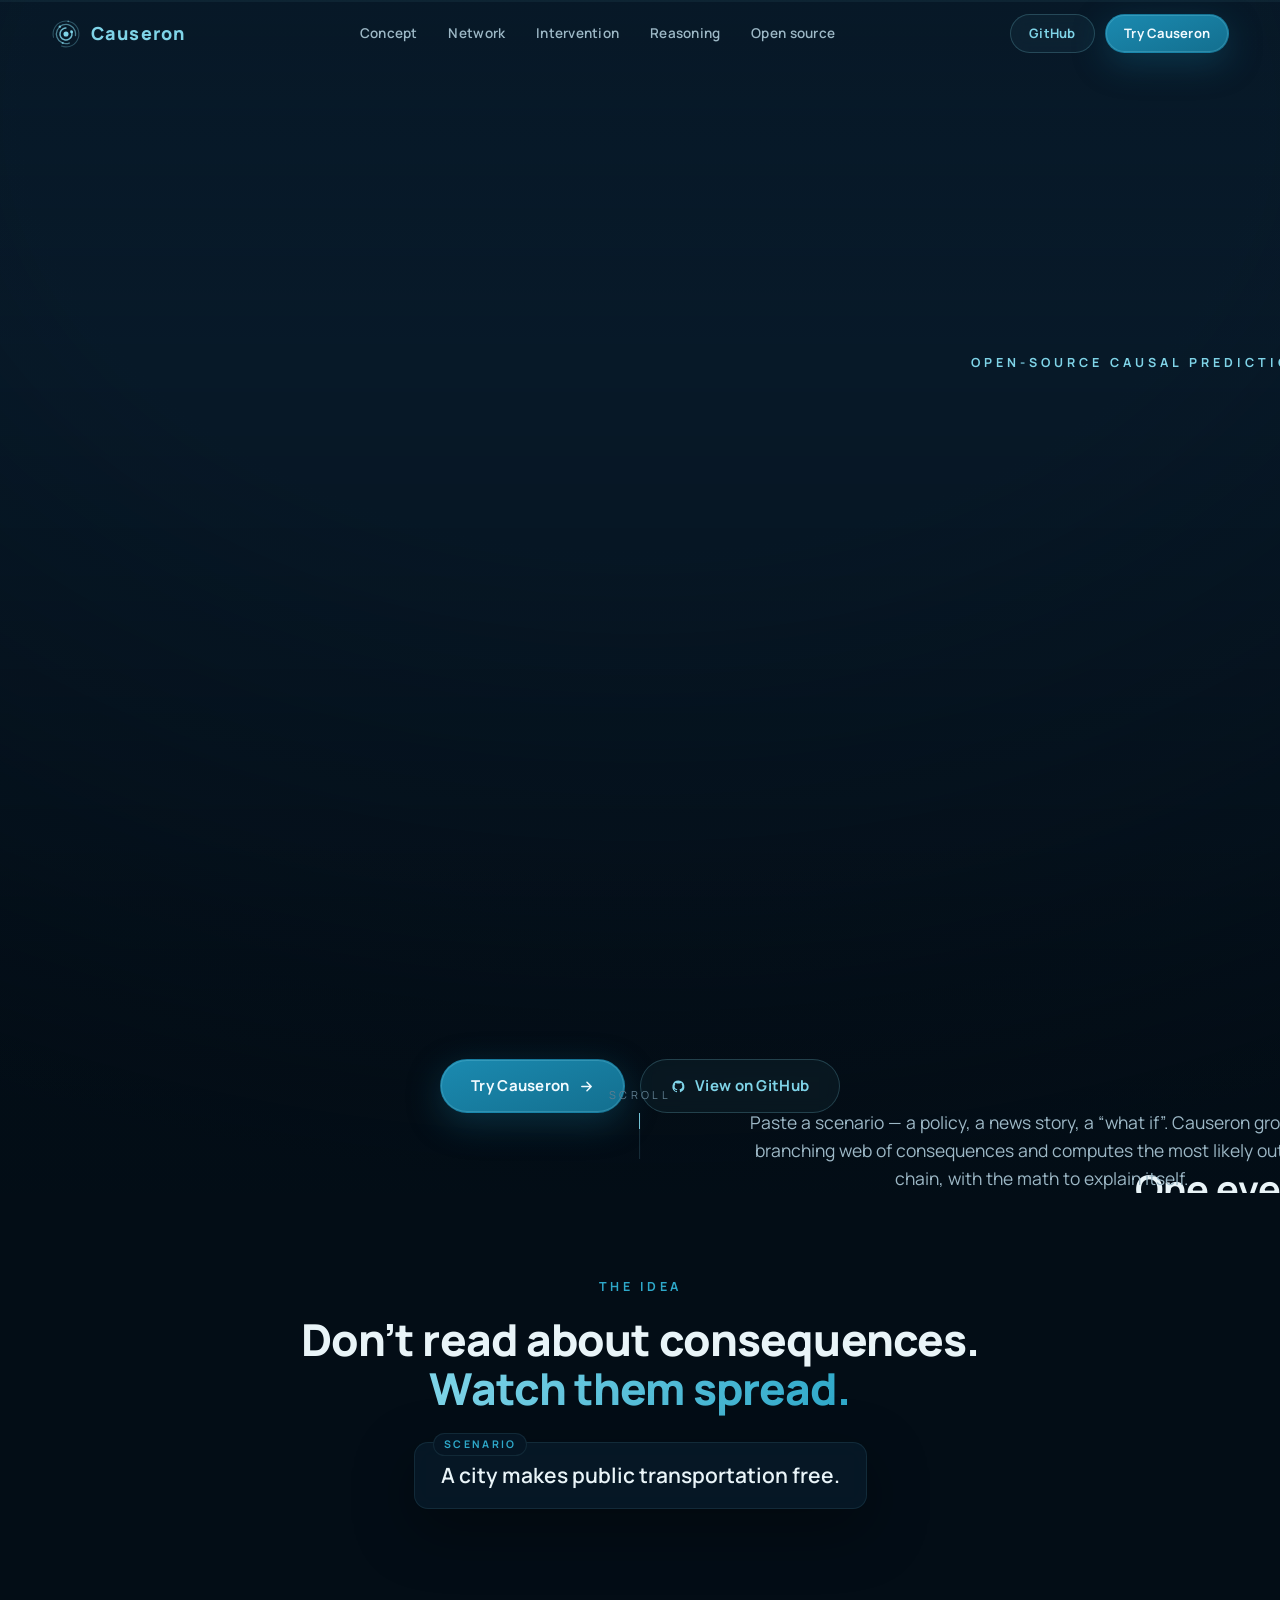
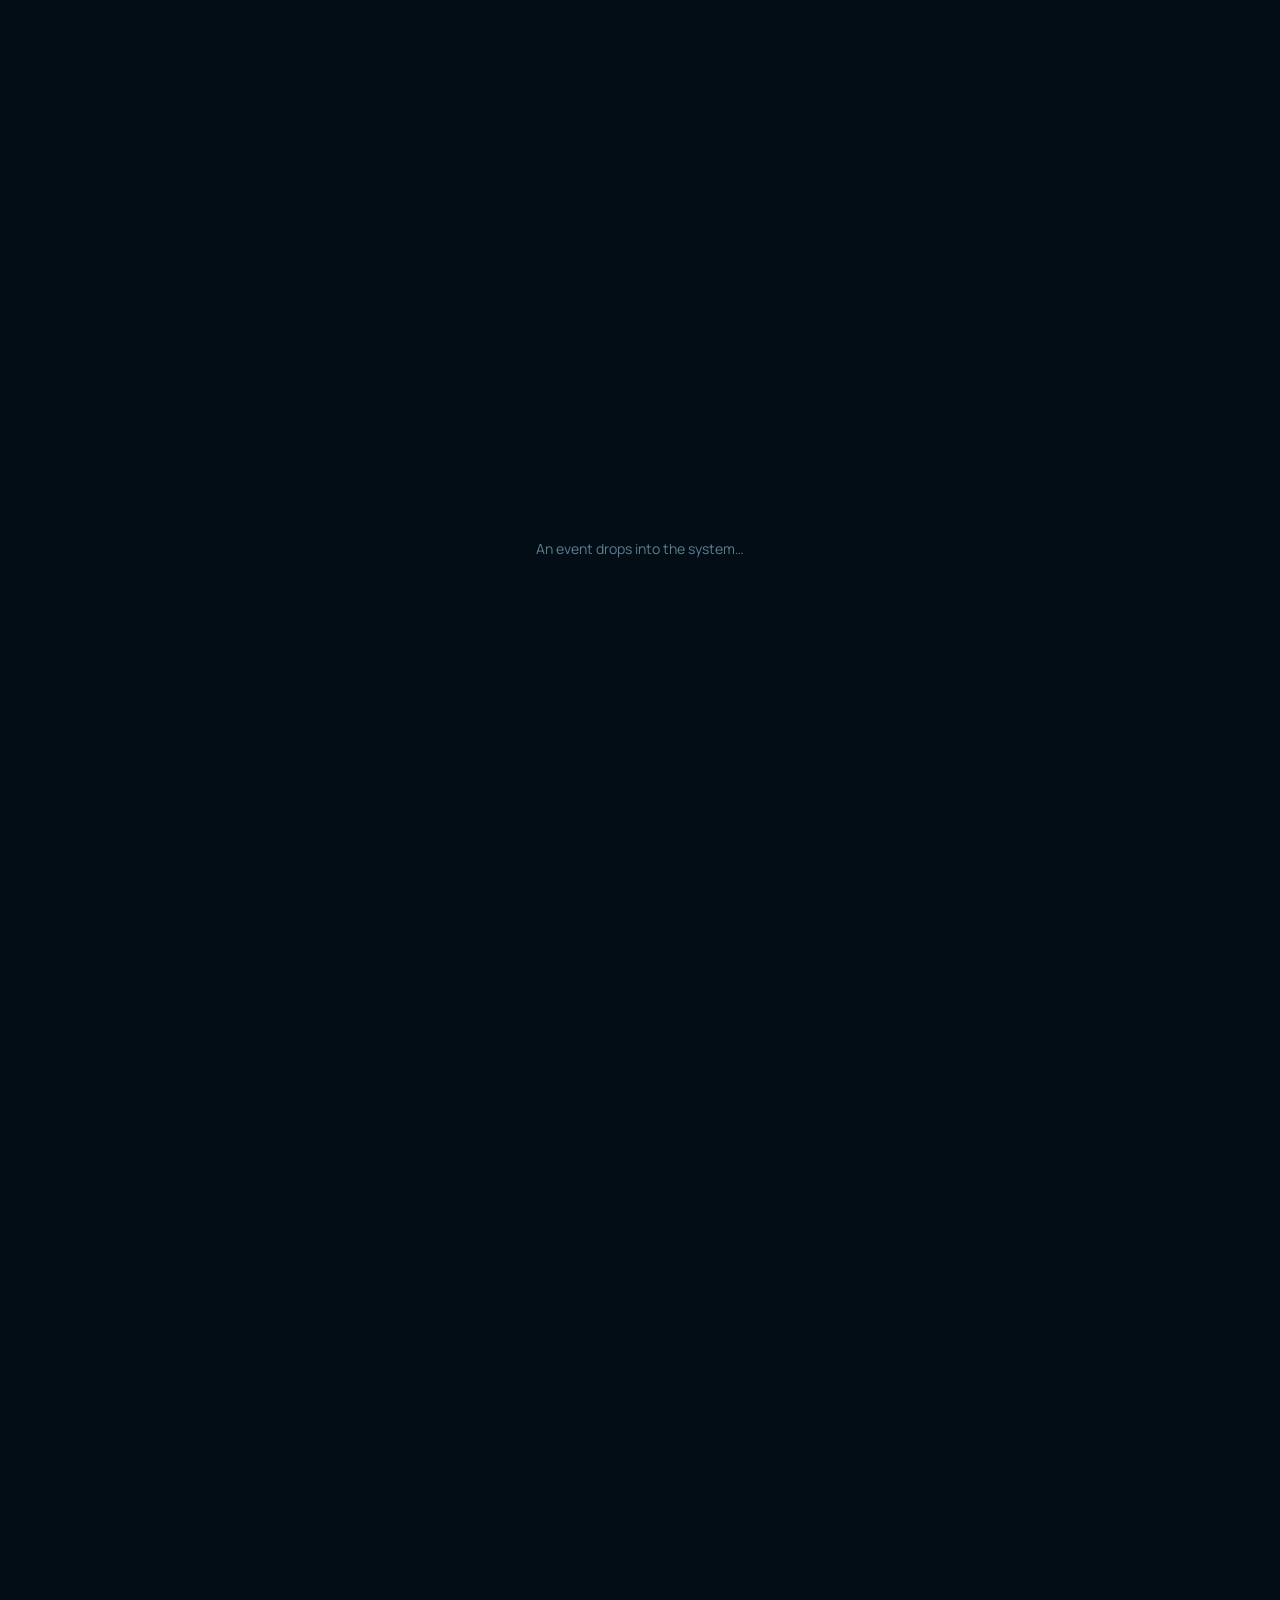
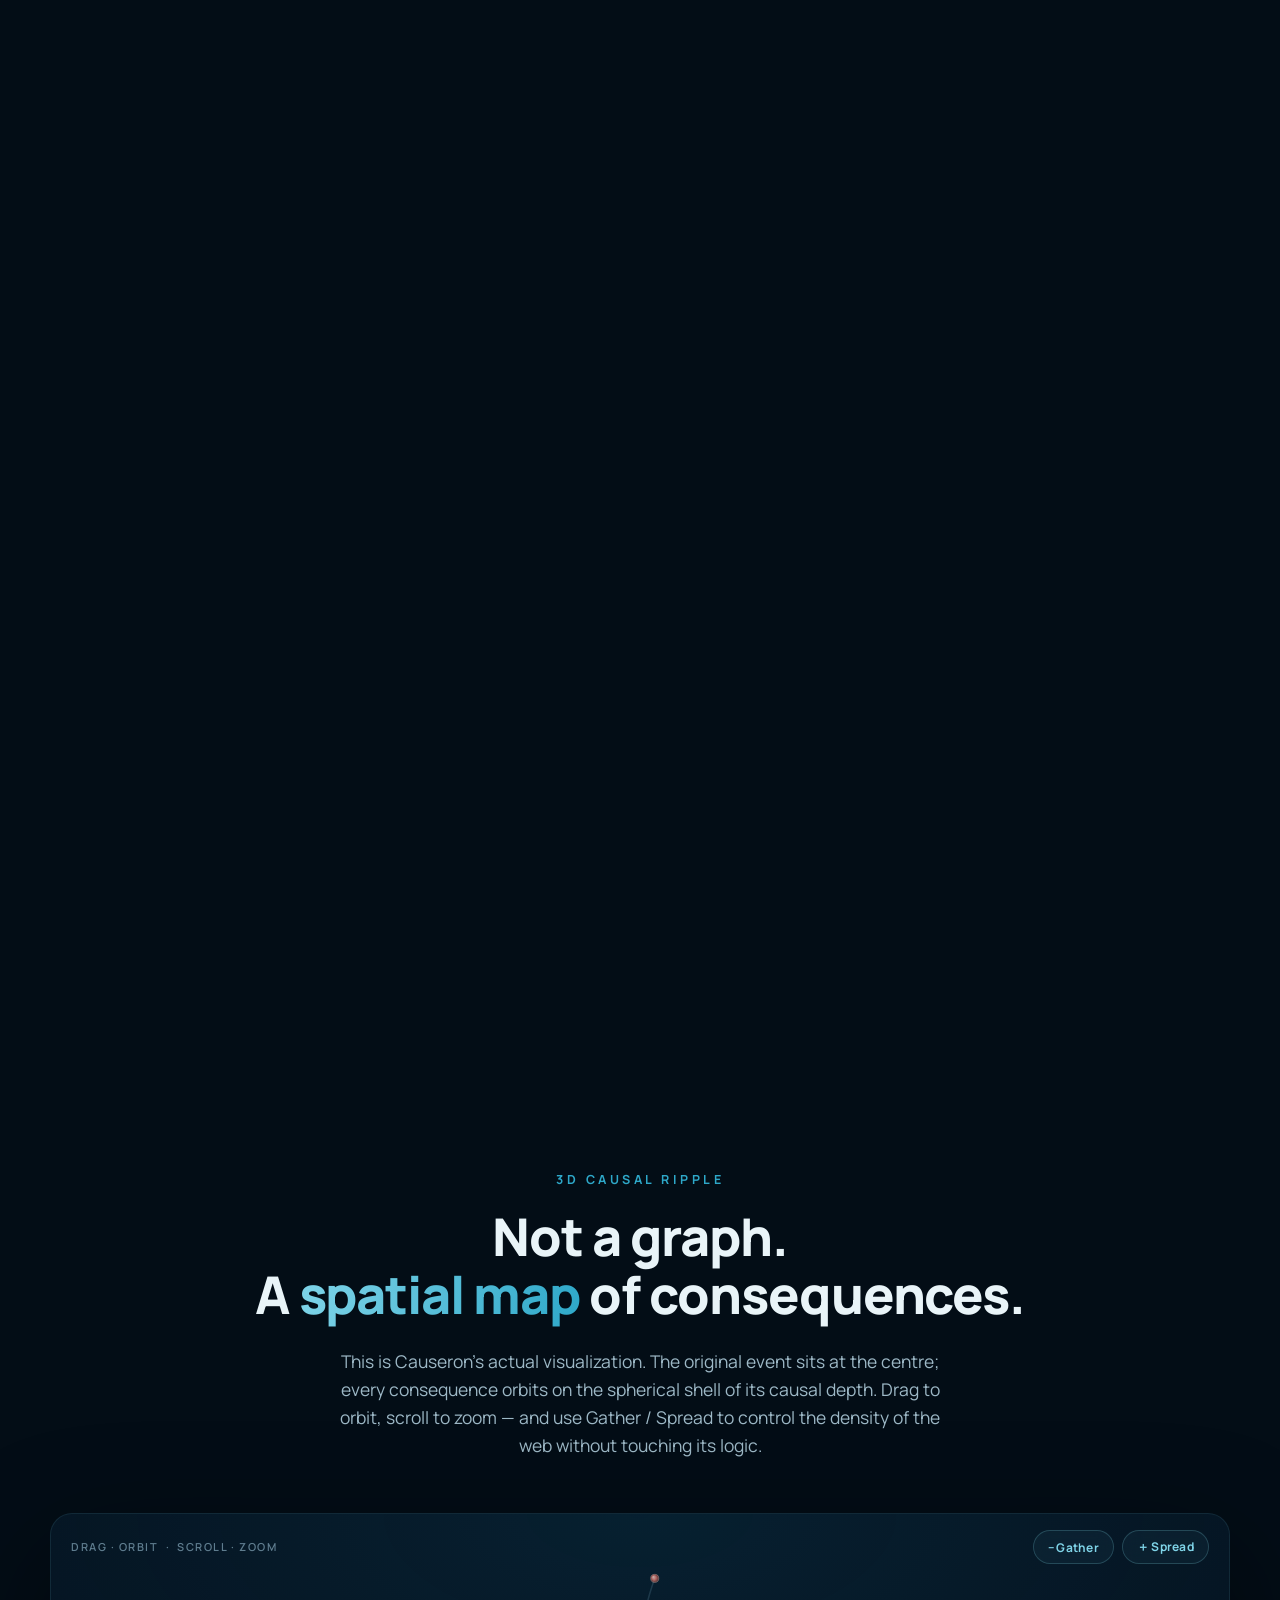
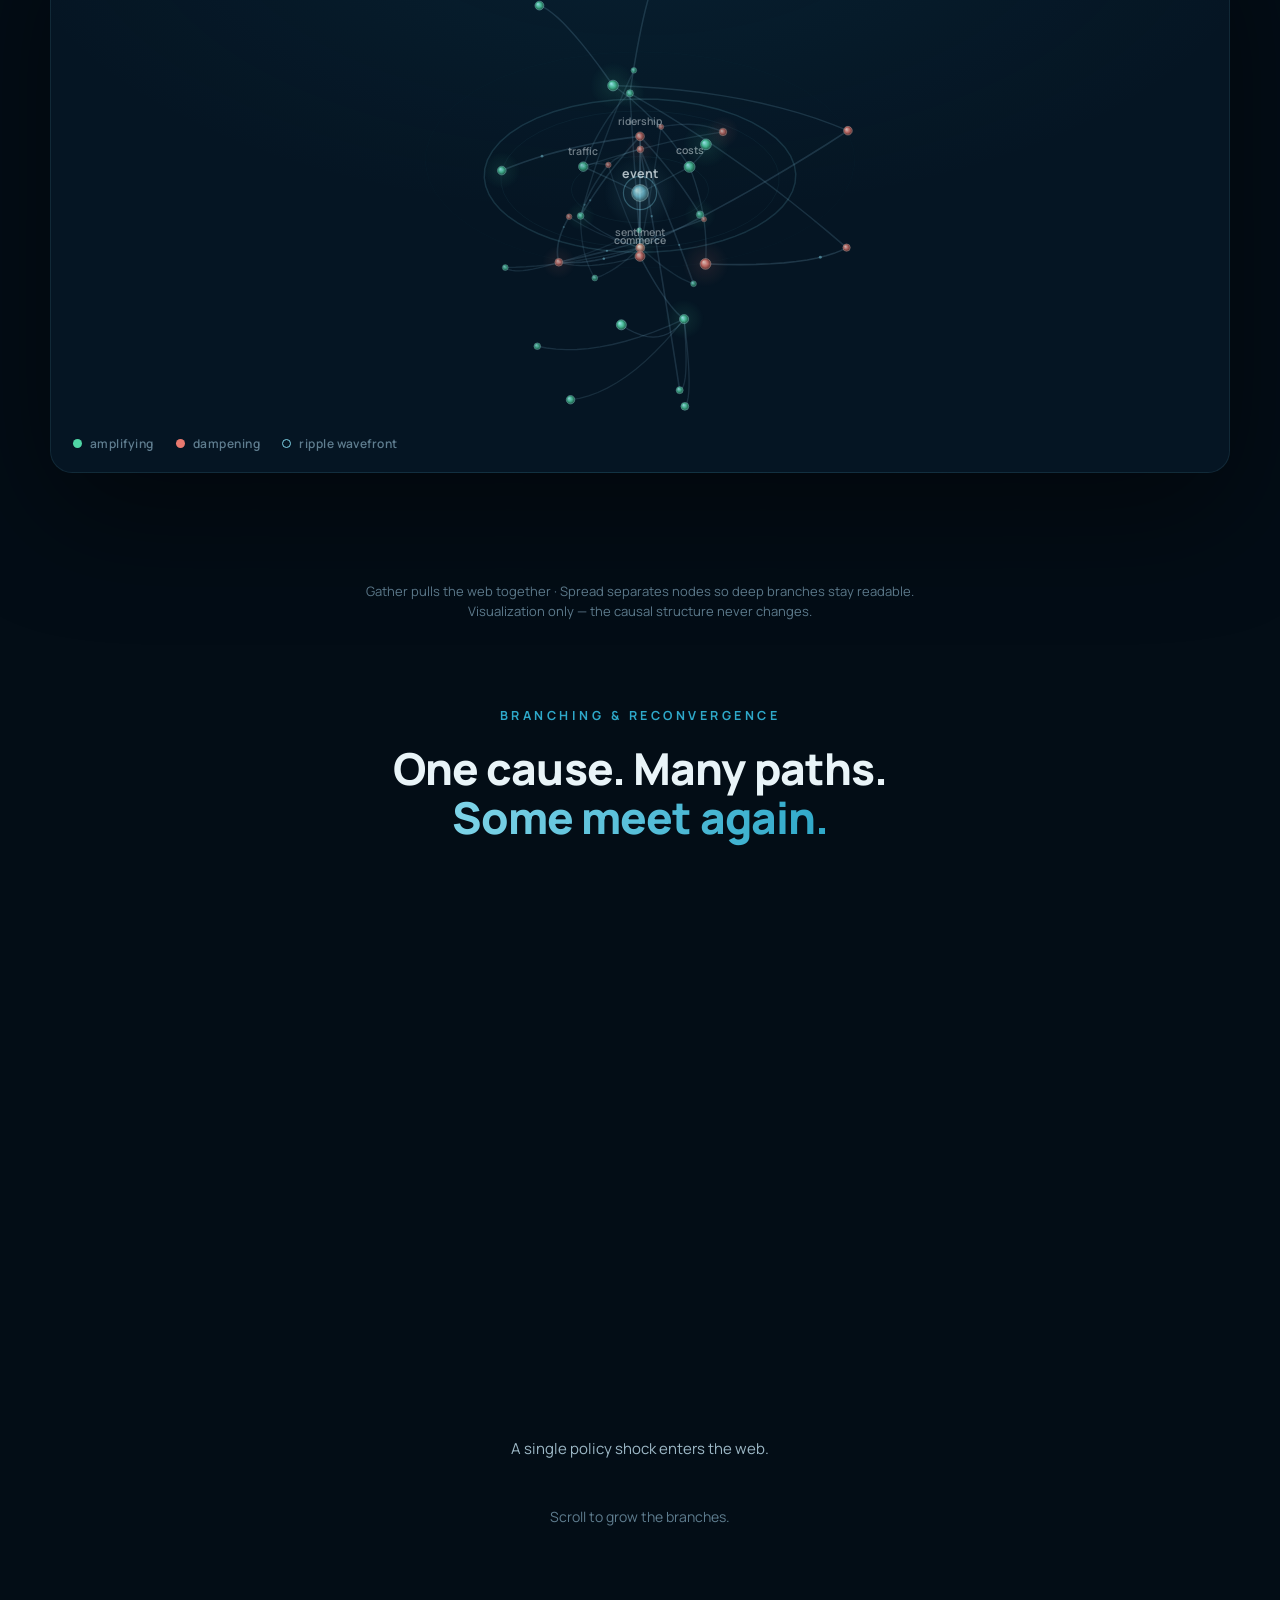
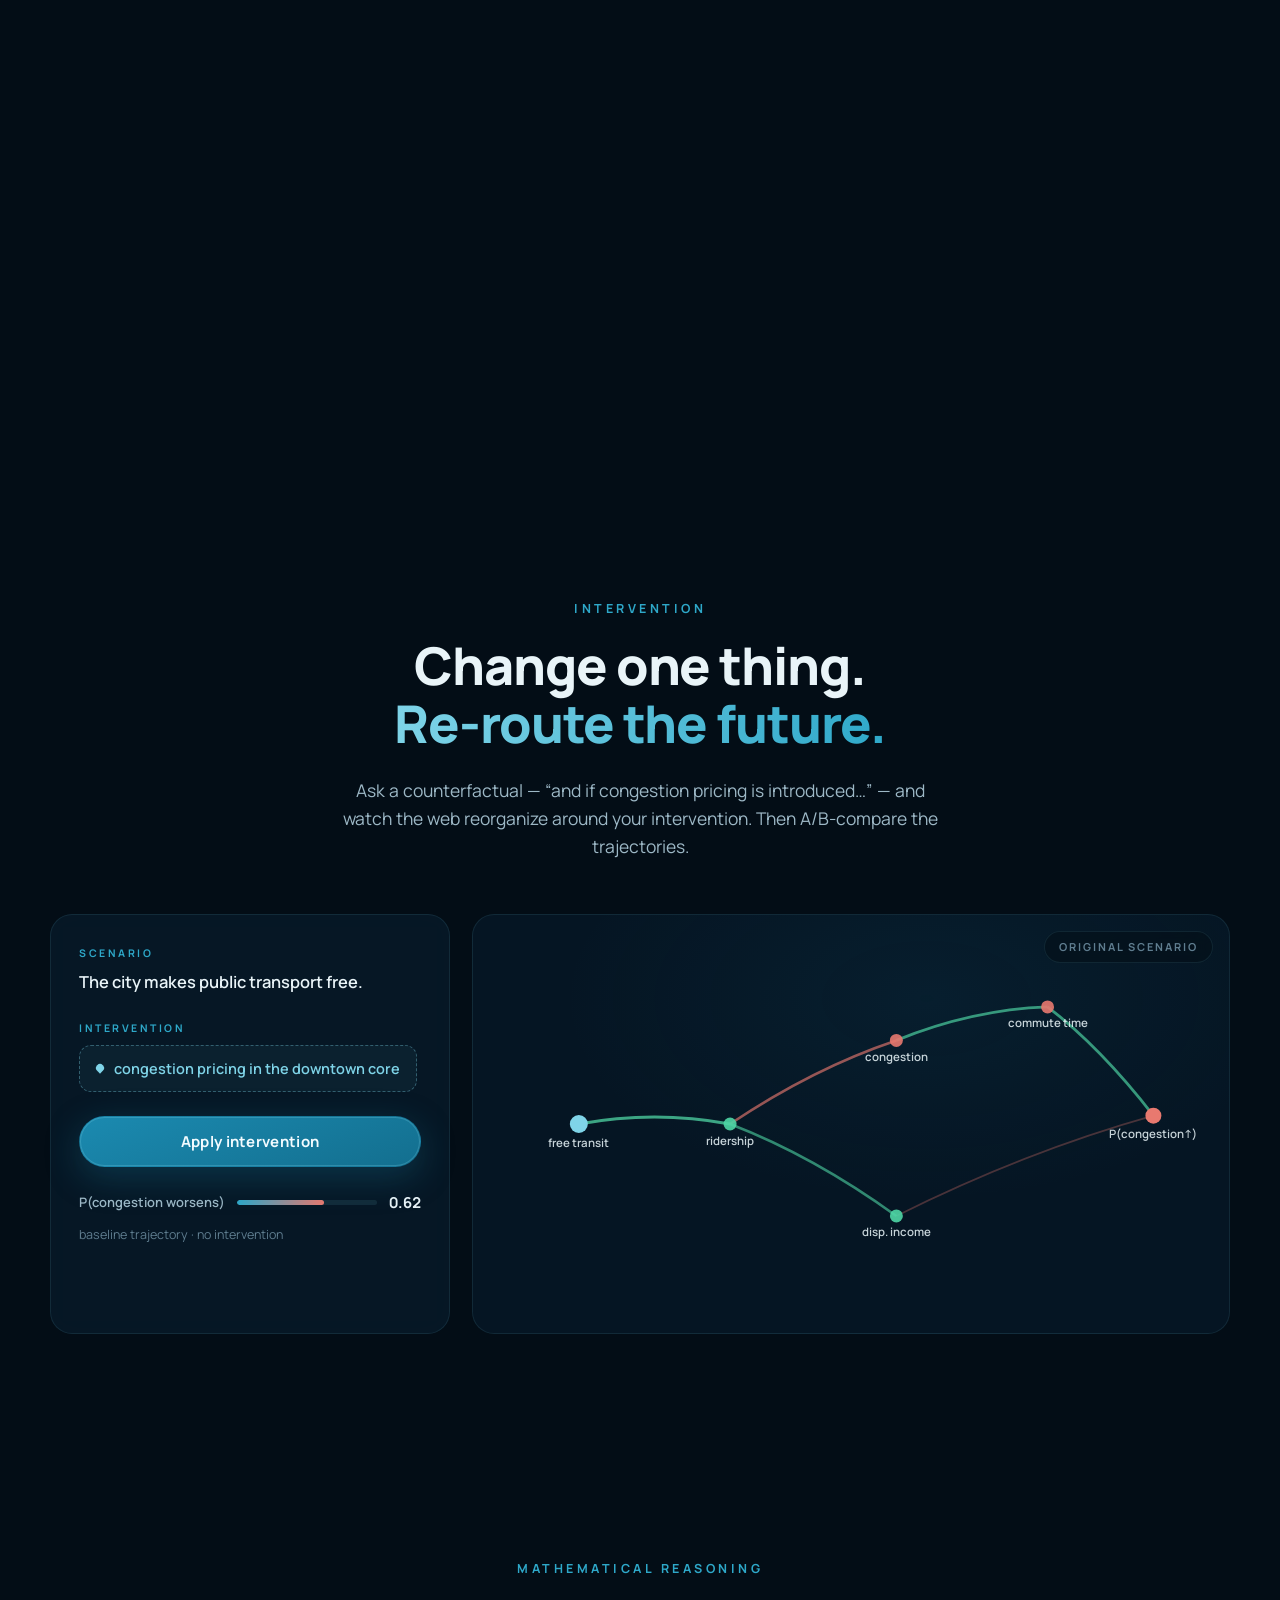
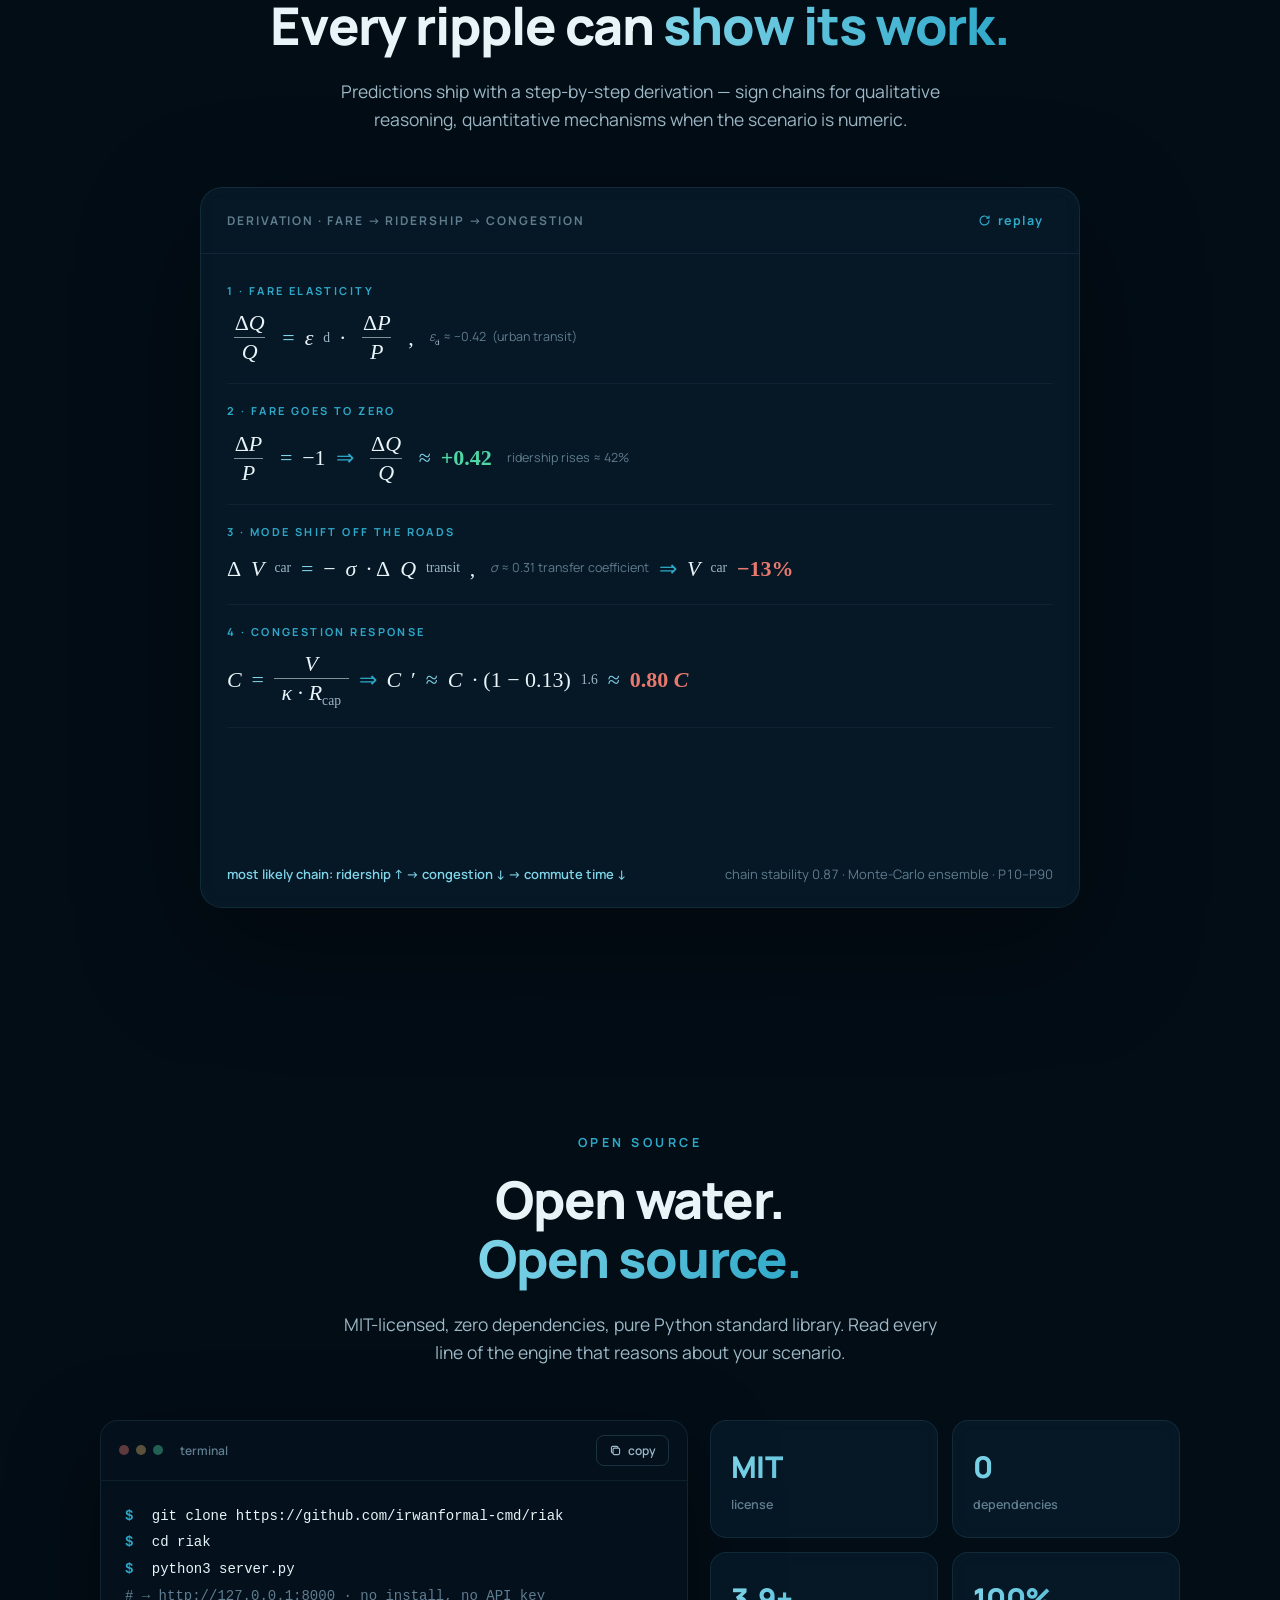
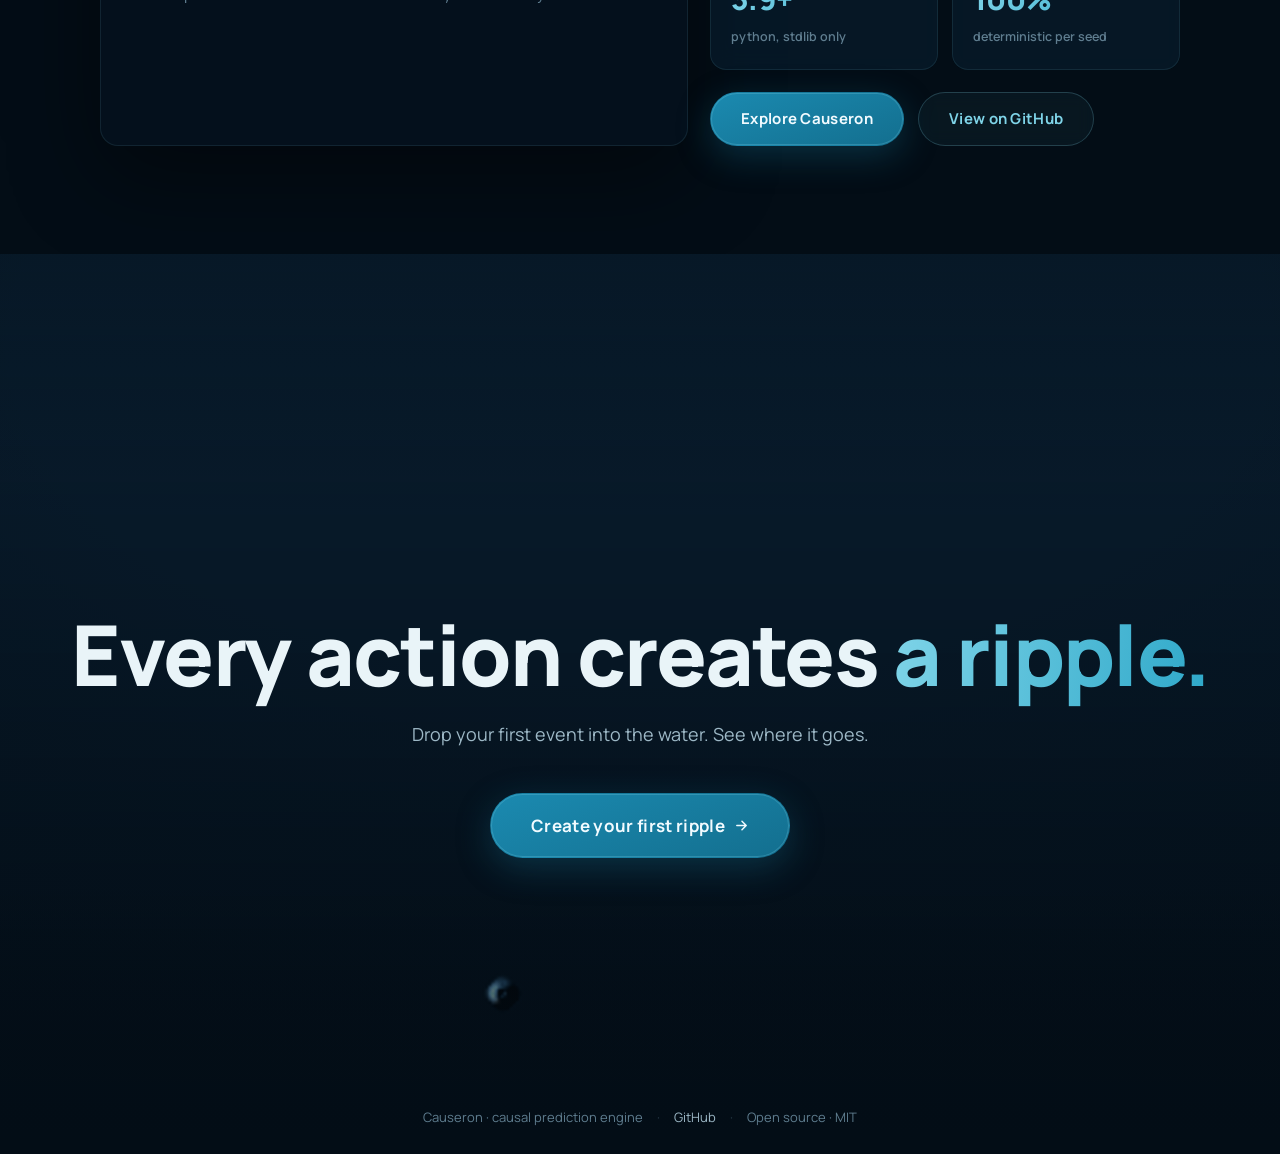
==== commit b740a25c: "rebrand: Riak to Causeron" ====
--- a/landing/index.html
+++ b/landing/index.html
@@ -3,8 +3,8 @@
 <head>
 <meta charset="UTF-8">
 <meta name="viewport" content="width=device-width, initial-scale=1.0">
-<title>Riak — Every action creates a ripple</title>
-<meta name="description" content="Riak is an open-source causal prediction engine. Paste a scenario — Riak maps the branching web of consequences and computes the most likely outcome chain.">
+<title>Causeron — Every action creates a ripple</title>
+<meta name="description" content="Causeron is an open-source causal prediction engine. Paste a scenario — Causeron maps the branching web of consequences and computes the most likely outcome chain.">
 <link rel="icon" type="image/svg+xml" href="logo.svg">
 <link rel="preconnect" href="https://fonts.googleapis.com">
 <link rel="preconnect" href="https://fonts.gstatic.com" crossorigin>
@@ -21,7 +21,7 @@
 
 <!-- ============================ NAV ============================ -->
 <header class="nav" id="nav">
-  <a class="nav-brand" href="#top" aria-label="Riak home">
+  <a class="nav-brand" href="#top" aria-label="Causeron home">
     <svg viewBox="0 0 100 100" class="brand-mark" aria-hidden="true">
       <circle cx="50" cy="50" r="20" stroke="currentColor" stroke-width="5" opacity=".85" fill="none" stroke-linecap="round" stroke-dasharray="102 24" transform="rotate(-30 50 50)"/>
       <circle cx="50" cy="50" r="32" stroke="currentColor" stroke-width="4.4" opacity=".55" fill="none" stroke-linecap="round" stroke-dasharray="166 35" transform="rotate(70 50 50)"/>
@@ -32,7 +32,7 @@
       <circle cx="39.1" cy="80.1" r="3.6" fill="currentColor" opacity=".7"/>
       <circle cx="57.5" cy="7.7" r="3" fill="currentColor" opacity=".5"/>
     </svg>
-    <span>Riak</span>
+    <span>Causeron</span>
   </a>
   <nav class="nav-links" aria-label="Sections">
     <a href="#concept">Concept</a>
@@ -42,8 +42,8 @@
     <a href="#opensource">Open source</a>
   </nav>
   <div class="nav-cta">
-    <a class="btn btn-ghost btn-sm" href="https://github.com/USERNAME/riak" target="_blank" rel="noopener">GitHub</a>
-    <a class="btn btn-primary btn-sm magnetic" href="http://127.0.0.1:8000" target="_blank" rel="noopener">Try Riak</a>
+    <a class="btn btn-ghost btn-sm" href="https://github.com/irwanformal-cmd/riak" target="_blank" rel="noopener">GitHub</a>
+    <a class="btn btn-primary btn-sm magnetic" href="http://127.0.0.1:8000" target="_blank" rel="noopener">Try Causeron</a>
   </div>
 </header>
 
@@ -56,22 +56,22 @@
 
   <div class="hero-inner">
     <p class="eyebrow reveal" data-parallax="0.02">Open-source causal prediction engine</p>
-    <h1 class="hero-word reveal" data-parallax="0.05" aria-label="Riak">R&thinsp;I&thinsp;A&thinsp;K</h1>
+    <h1 class="hero-word reveal" data-parallax="0.05" aria-label="Causeron">C&thinsp;A&thinsp;U&thinsp;S&thinsp;E&thinsp;R&thinsp;O&thinsp;N</h1>
     <p class="hero-headline reveal" data-parallax="0.03">
       One event becomes <em>many futures</em>.<br>
-      Riak maps every one of them.
+      Causeron maps every one of them.
     </p>
     <p class="hero-sub reveal" data-parallax="0.015">
-      Paste a scenario — a policy, a news story, a “what if”. Riak grows the
+      Paste a scenario — a policy, a news story, a “what if”. Causeron grows the
       branching web of consequences and computes the most likely outcome chain,
       with the math to explain itself.
     </p>
     <div class="hero-cta reveal">
       <a class="btn btn-primary btn-lg magnetic" href="http://127.0.0.1:8000" target="_blank" rel="noopener">
-        Try Riak
+        Try Causeron
         <svg viewBox="0 0 16 16" class="icon" aria-hidden="true"><path d="M3 8h9M8.5 3.5 13 8l-4.5 4.5" fill="none" stroke="currentColor" stroke-width="1.6" stroke-linecap="round" stroke-linejoin="round"/></svg>
       </a>
-      <a class="btn btn-ghost btn-lg magnetic" href="https://github.com/USERNAME/riak" target="_blank" rel="noopener">
+      <a class="btn btn-ghost btn-lg magnetic" href="https://github.com/irwanformal-cmd/riak" target="_blank" rel="noopener">
         <svg viewBox="0 0 16 16" class="icon" aria-hidden="true"><path d="M8 1.5a6.5 6.5 0 0 0-2.05 12.67c.32.06.44-.14.44-.31v-1.1c-1.8.4-2.18-.87-2.18-.87-.3-.75-.72-.95-.72-.95-.59-.4.04-.4.04-.4.65.05 1 .67 1 .67.58 1 1.52.7 1.9.54.05-.42.22-.7.4-.87-1.44-.16-2.95-.72-2.95-3.2 0-.7.25-1.28.67-1.74-.07-.16-.29-.82.06-1.7 0 0 .53-.18 1.75.66a6.1 6.1 0 0 1 3.18 0c1.22-.84 1.75-.66 1.75-.66.35.88.13 1.54.06 1.7.42.46.67 1.04.67 1.74 0 2.49-1.51 3.04-2.95 3.2.23.2.43.58.43 1.18v1.75c0 .17.12.37.45.31A6.5 6.5 0 0 0 8 1.5Z" fill="currentColor"/></svg>
         View on GitHub
       </a>
@@ -115,7 +115,7 @@
     <p class="section-eyebrow reveal">3D causal ripple</p>
     <h2 class="section-title reveal">Not a graph.<br>A <span class="accent">spatial map</span> of consequences.</h2>
     <p class="section-lead reveal">
-      This is Riak's actual visualization. The original event sits at the centre;
+      This is Causeron's actual visualization. The original event sits at the centre;
       every consequence orbits on the spherical shell of its causal depth.
       Drag to orbit, scroll to zoom — and use Gather / Spread to control the
       density of the web without touching its logic.
@@ -306,12 +306,12 @@
       <div class="code-head">
         <span class="code-dot"></span><span class="code-dot"></span><span class="code-dot"></span>
         <span class="code-title">terminal</span>
-        <button class="copy-btn" data-copy="git clone https://github.com/USERNAME/riak && cd riak && python3 server.py" type="button" aria-label="Copy install command">
+        <button class="copy-btn" data-copy="git clone https://github.com/irwanformal-cmd/riak && cd riak && python3 server.py" type="button" aria-label="Copy install command">
           <svg viewBox="0 0 16 16" class="icon" aria-hidden="true"><rect x="5" y="5" width="8" height="8" rx="1.5" fill="none" stroke="currentColor" stroke-width="1.4"/><path d="M11 5V4.5A1.5 1.5 0 0 0 9.5 3H4.5A1.5 1.5 0 0 0 3 4.5v5A1.5 1.5 0 0 0 4.5 11H5" fill="none" stroke="currentColor" stroke-width="1.4"/></svg>
           <span class="copy-label">copy</span>
         </button>
       </div>
-      <pre class="code-body"><code><span class="c-prompt">$</span> git clone https://github.com/USERNAME/riak
+      <pre class="code-body"><code><span class="c-prompt">$</span> git clone https://github.com/irwanformal-cmd/riak
 <span class="c-prompt">$</span> cd riak
 <span class="c-prompt">$</span> python3 server.py
 <span class="c-comment"># → http://127.0.0.1:8000 · no install, no API key</span></code></pre>
@@ -323,8 +323,8 @@
       <div class="fact"><b>3.9+</b><span>python, stdlib only</span></div>
       <div class="fact"><b>100%</b><span>deterministic per seed</span></div>
       <div class="oss-cta">
-        <a class="btn btn-primary btn-lg magnetic" href="http://127.0.0.1:8000" target="_blank" rel="noopener">Explore Riak</a>
-        <a class="btn btn-ghost btn-lg magnetic" href="https://github.com/USERNAME/riak" target="_blank" rel="noopener">View on GitHub</a>
+        <a class="btn btn-primary btn-lg magnetic" href="http://127.0.0.1:8000" target="_blank" rel="noopener">Explore Causeron</a>
+        <a class="btn btn-ghost btn-lg magnetic" href="https://github.com/irwanformal-cmd/riak" target="_blank" rel="noopener">View on GitHub</a>
       </div>
     </div>
   </div>
@@ -343,9 +343,9 @@
     </a>
   </div>
   <footer class="footer">
-    <span>Riak · causal prediction engine</span>
+    <span>Causeron · causal prediction engine</span>
     <span class="footer-sep" aria-hidden="true">·</span>
-    <a href="https://github.com/USERNAME/riak" target="_blank" rel="noopener">GitHub</a>
+    <a href="https://github.com/irwanformal-cmd/riak" target="_blank" rel="noopener">GitHub</a>
     <span class="footer-sep" aria-hidden="true">·</span>
     <span>Open source · MIT</span>
   </footer>
--- a/landing/styles.css
+++ b/landing/styles.css
@@ -1,5 +1,5 @@
 /* ============================================================
-   Riak landing — dark ocean / causal ripple identity
+   Causeron landing — dark ocean / causal ripple identity
    ============================================================ */
 
 :root {
